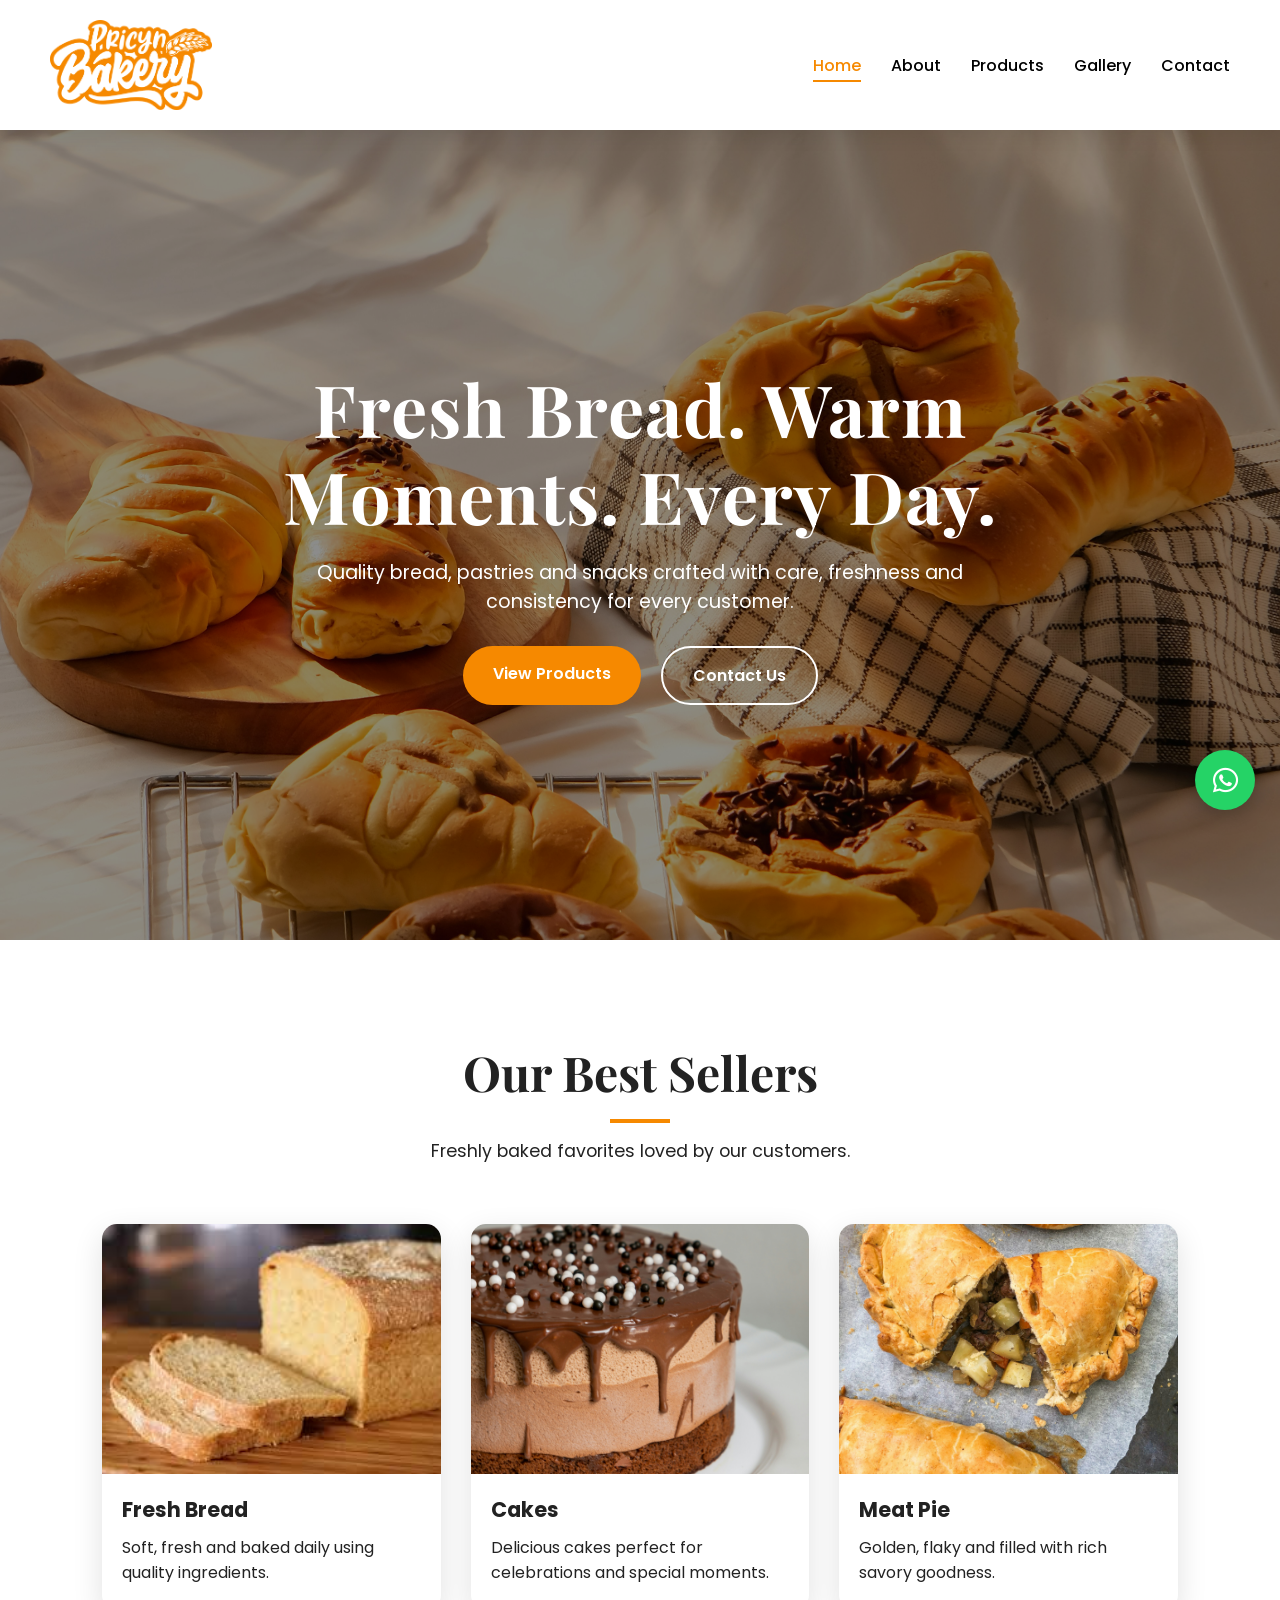
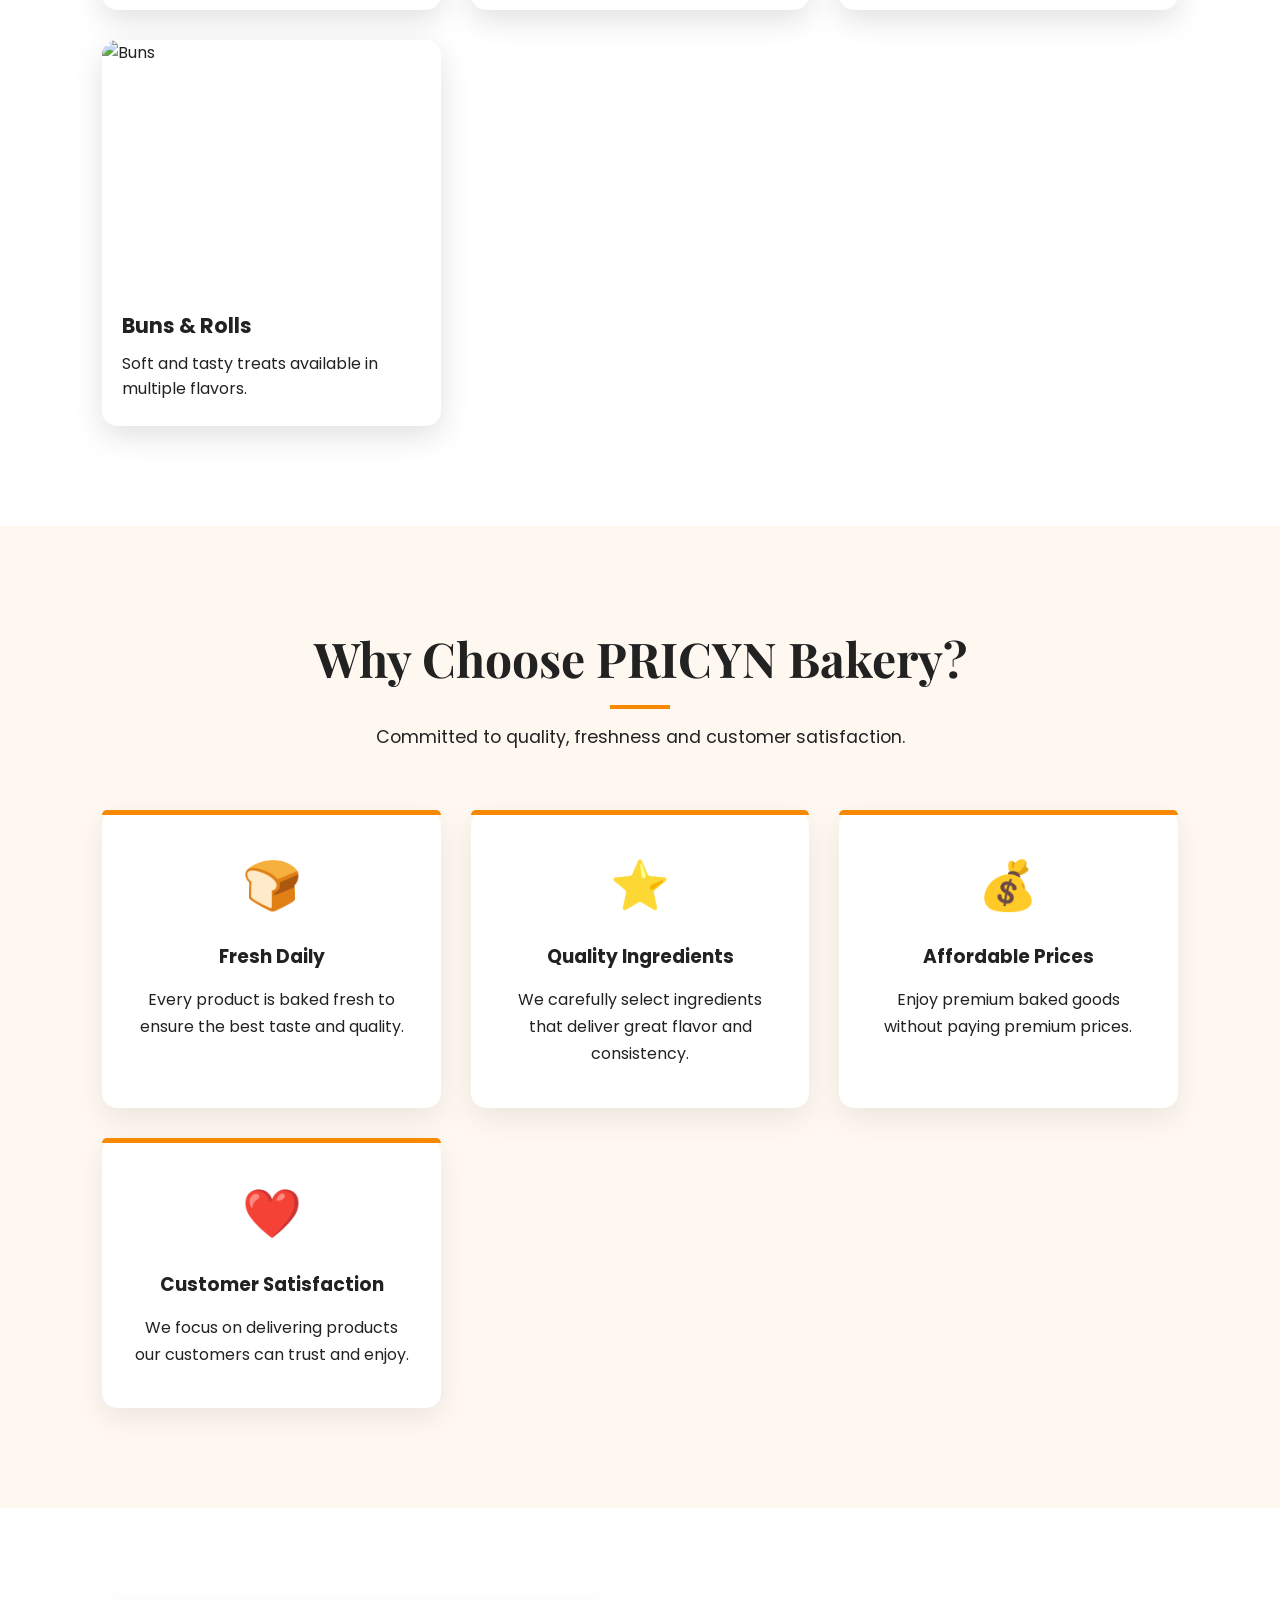
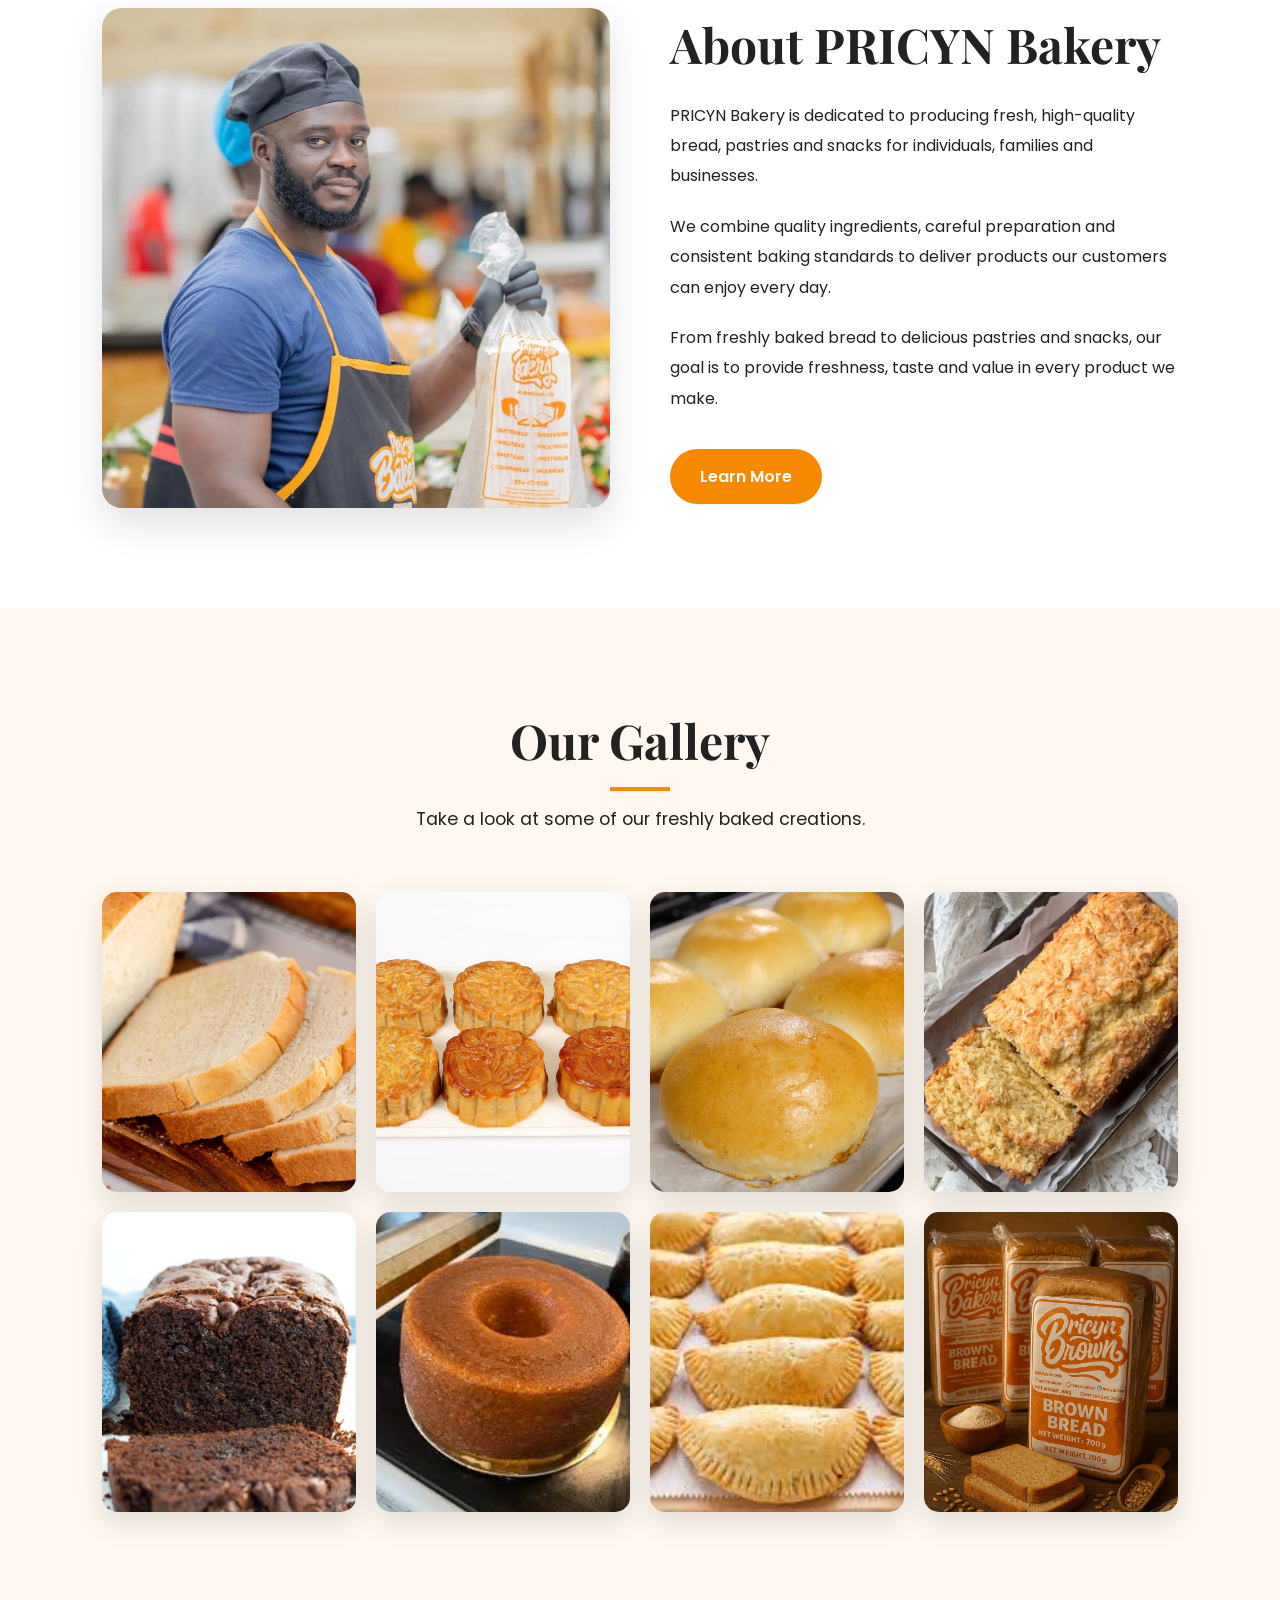
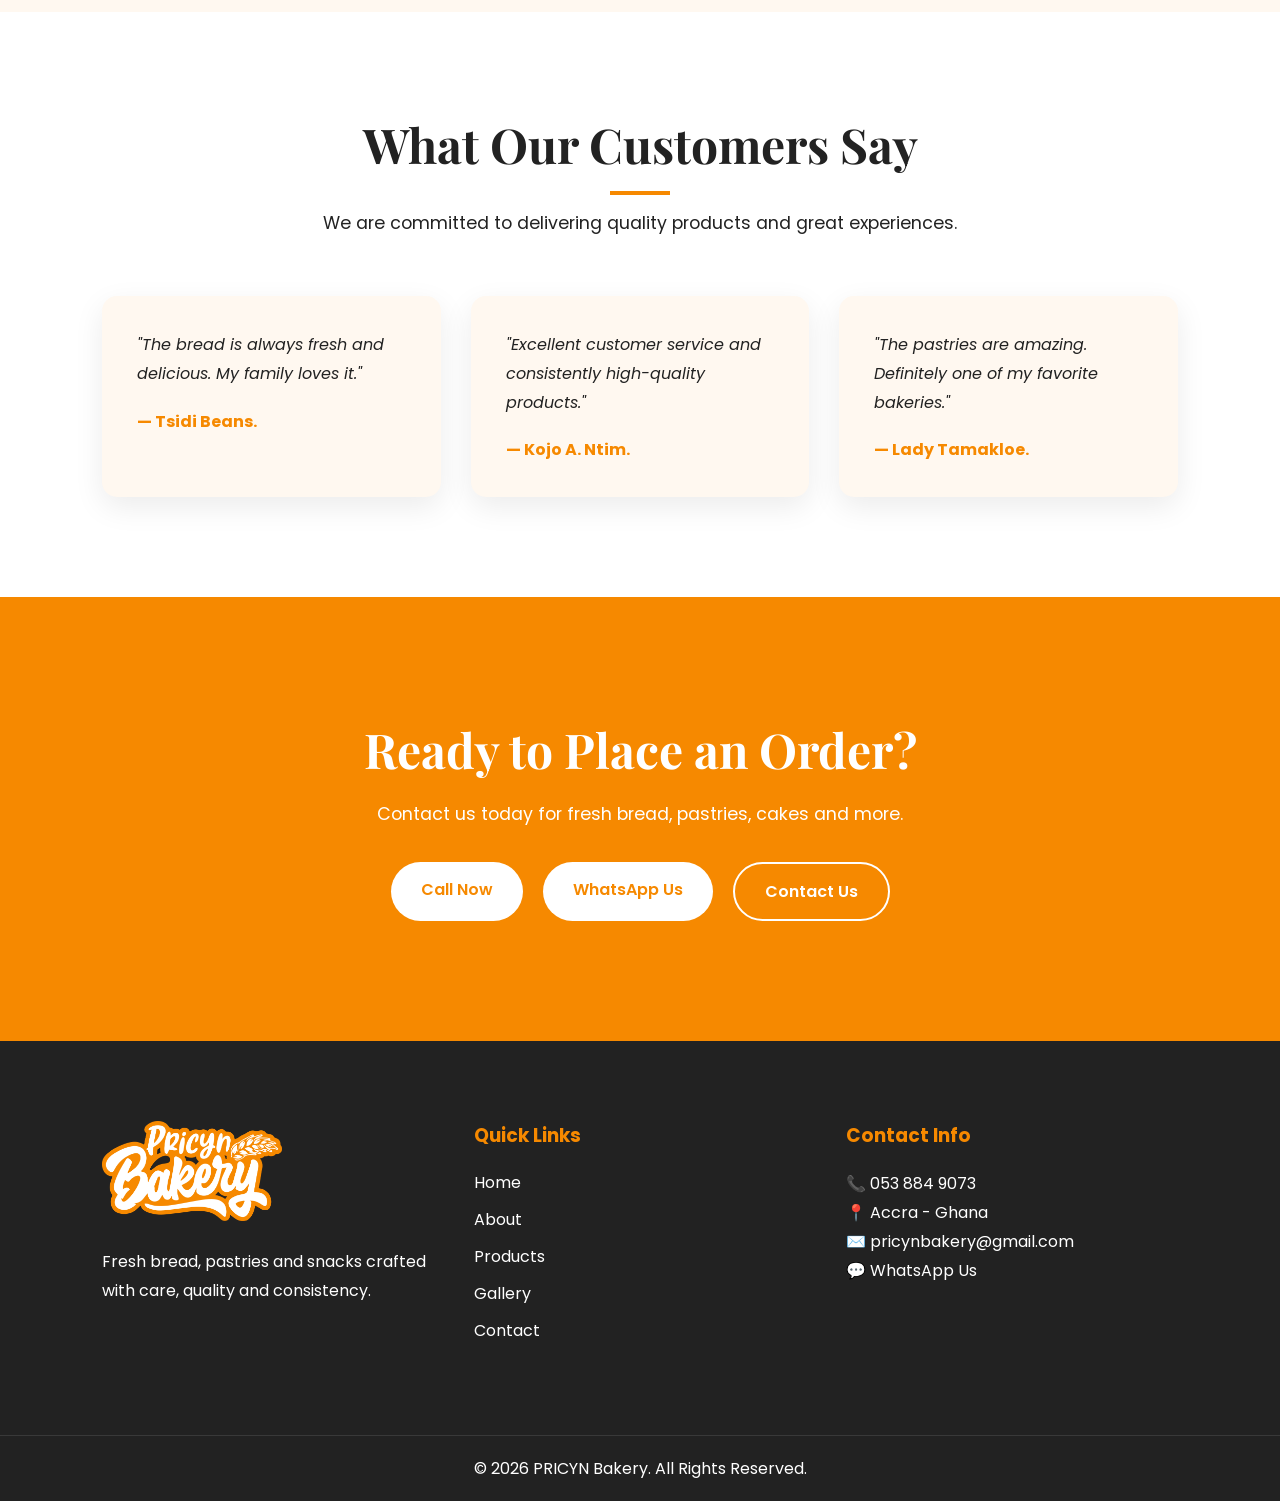
==== index.html @ f8f10863 "Initial PRICYN Bakery website" ====
<!DOCTYPE html>
<html lang="en">
<head>
    <meta charset="UTF-8">
    <meta name="viewport" content="width=device-width, initial-scale=1.0">

    <title>PRICYN Bakery | Freshly Baked Goodness Every Day</title>

    <meta name="description"
          content="PRICYN Bakery provides fresh bread, pastries and baked goods made daily with quality ingredients in Accra, Ghana.">

    <meta name="keywords"
          content="PRICYN Bakery, bakery Ghana, bakery Accra, fresh bread, pastries, doughnuts, meat pies">

    <meta name="author"
          content="PRICYN Bakery">

    <meta property="og:title" content="PRICYN Bakery">
    <meta property="og:description" content="Freshly baked bread, pastries and bakery products made daily.">
    <meta property="og:image" content="images/logo/pb-prime.png">
    <meta property="og:type" content="website">
    <meta property="og:url" content="https://your-domain.com">
    <meta name="theme-color" content="#F68900">

    <!-- Google Fonts -->
    <link href="https://fonts.googleapis.com/css2?family=Playfair+Display:wght@600;700&family=Poppins:wght@300;400;500;600&display=swap" rel="stylesheet">

    <!-- Font Awesome -->
    <link rel="stylesheet"
      href="https://cdnjs.cloudflare.com/ajax/libs/font-awesome/6.5.2/css/all.min.css">

    <!-- CSS File -->
    <link rel="stylesheet" href="css/style.css">

    <!-- Favicon -->
    <link rel="icon" type="image/png" href="images/logo/favicon.png">
</head>

<body>

    <header>
        <nav class="navbar">

            <a href="index.html" class="logo">
                <img src="images/logo/pb-prime.png"
                     alt="PRICYN Bakery Logo" loading="lazy">
            </a>

            <button class="hamburger" aria-label="Open navigation menu" aria-expanded="false">

                <span></span>
                <span></span>
                <span></span>

            </button>

            <ul class="nav-links">
                <li><a href="index.html">Home</a></li>
                <li><a href="pages/about.html">About</a></li>
                <li><a href="pages/products.html">Products</a></li>
                <li><a href="pages/gallery.html">Gallery</a></li>
                <li><a href="pages/contact.html">Contact</a></li>
            </ul>

        </nav>
    </header>

    <main>
    <section class="hero">

    <div class="hero-overlay">

        <div class="hero-content">

            <h1>Fresh Bread. Warm Moments. Every Day.</h1>

            <p>
                Quality bread, pastries and snacks crafted with care,
                freshness and consistency for every customer.
            </p>

            <div class="hero-buttons">

                <a href="pages/products.html" class="btn-primary">
                    View Products
                </a>

                <a href="pages/contact.html" class="btn-secondary">
                    Contact Us
                </a>

            </div>

        </div>

    </div>

</section>

    <section class="featured-products">

        <div class="section-header">
            <h2>Our Best Sellers</h2>
            <p>Freshly baked favorites loved by our customers.</p>
        </div>

        <div class="products-container">

            <div class="product-card">
                <img src="images/products/bread.jfif" alt="Bread" loading="lazy">

                <h3>Fresh Bread</h3>

                <p>
                    Soft, fresh and baked daily using quality ingredients.
                </p>
            </div>

            <div class="product-card">
                <img src="images/products/cake.jpg" alt="Cake" loading="lazy">

                <h3>Cakes</h3>

                <p>
                    Delicious cakes perfect for celebrations and special moments.
                </p>
            </div>

            <div class="product-card">
                <img src="images/products/meat-pie.jpg" alt="Meat Pie" loading="lazy">

                <h3>Meat Pie</h3>

                <p>
                    Golden, flaky and filled with rich savory goodness.
                </p>
            </div>

            <div class="product-card">
                <img src="images/products/buns.jpg" alt="Buns" loading="lazy">

                <h3>Buns & Rolls</h3>

                <p>
                    Soft and tasty treats available in multiple flavors.
                </p>
            </div>

        </div>

    </section>

    <section class="why-us">

        <div class="section-header">
            <h2>Why Choose PRICYN Bakery?</h2>
            <p>Committed to quality, freshness and customer satisfaction.</p>
        </div>

        <div class="features-container">

            <div class="feature-card">
                <div class="feature-icon">🍞</div>
                <h3>Fresh Daily</h3>
                <p>
                    Every product is baked fresh to ensure the best taste and quality.
                </p>
            </div>

            <div class="feature-card">
                <div class="feature-icon">⭐</div>
                <h3>Quality Ingredients</h3>
                <p>
                    We carefully select ingredients that deliver great flavor and consistency.
                </p>
            </div>

            <div class="feature-card">
                <div class="feature-icon">💰</div>
                <h3>Affordable Prices</h3>
                <p>
                    Enjoy premium baked goods without paying premium prices.
                </p>
            </div>

            <div class="feature-card">
                <div class="feature-icon">❤️</div>
                <h3>Customer Satisfaction</h3>
                <p>
                    We focus on delivering products our customers can trust and enjoy.
                </p>
            </div>

        </div>

    </section>

    <section class="about-preview">

        <div class="about-image">
            <img src="images/gallery/C.E.O_holding_bread-gallery-6.jpeg" alt="PRICYN Bakery" loading="lazy">
        </div>

        <div class="about-content">

            <h2>About PRICYN Bakery</h2>

            <p>
                PRICYN Bakery is dedicated to producing fresh, high-quality bread,
                pastries and snacks for individuals, families and businesses.
            </p>

            <p>
                We combine quality ingredients, careful preparation and consistent
                baking standards to deliver products our customers can enjoy every day.
            </p>

            <p>
                From freshly baked bread to delicious pastries and snacks, our goal
                is to provide freshness, taste and value in every product we make.
            </p>

            <a href="pages/about.html" class="btn-primary about-btn">
                Learn More
            </a>

        </div>

    </section>

    <section class="gallery-preview">

        <div class="section-header">
            <h2>Our Gallery</h2>
            <p>Take a look at some of our freshly baked creations.</p>
        </div>

        <div class="gallery-grid">

            <img src="images/gallery/gallery1.jpg" alt="Bakery Product" loading="lazy">

            <img src="images/gallery/gallery2.jpg" alt="Bakery Product" loading="lazy">

            <img src="images/gallery/gallery3.jpg" alt="Bakery Product" loading="lazy">

            <img src="images/gallery/gallery4.webp" alt="Bakery Product" loading="lazy">

            <img src="images/gallery/gallery5.jpg" alt="Bakery Product" loading="lazy">

            <img src="images/gallery/gallery6.jfif" alt="Bakery Product" loading="lazy">

            <img src="images/gallery/gallery7.jfif" alt="Bakery Product" loading="lazy">

            <img src="images/gallery/packaged_brown_bread_gallery-19.jpeg" alt="Bakery Product" loading="lazy">

        </div>

    </section>

    <section class="testimonials">

        <div class="section-header">
            <h2>What Our Customers Say</h2>
            <p>We are committed to delivering quality products and great experiences.</p>
        </div>

        <div class="testimonial-container">

            <div class="testimonial-card">
                <p>
                    "The bread is always fresh and delicious. My family loves it."
                </p>

                <h4>— Tsidi Beans.</h4>
            </div>

            <div class="testimonial-card">
                <p>
                    "Excellent customer service and consistently high-quality products."
                </p>

                <h4>— Kojo A. Ntim.</h4>
            </div>

            <div class="testimonial-card">
                <p>
                    "The pastries are amazing. Definitely one of my favorite bakeries."
                </p>

                <h4>— Lady Tamakloe.</h4>
            </div>

        </div>

    </section>

    <section class="contact-cta">

        <h2>Ready to Place an Order?</h2>

        <p>
            Contact us today for fresh bread, pastries, cakes and more.
        </p>

        <div class="cta-buttons">

            <a href="tel:+233538849073" class="btn-primary cta-primary">
                Call Now
            </a>

            <a href="https://wa.me/233538849073?text=Hello%20PRICYN%20Bakery,%20I%20would%20like%20to%20place%20an%20order."
                target="_blank"
                rel="noopener noreferrer"
                class="btn-primary cta-primary">
                WhatsApp Us
            </a>

            <a href="pages/contact.html" class="btn-secondary cta-secondary">
                Contact Us
            </a>

        </div>

    </section>

    </main>

    <footer class="footer">

        <div class="footer-container">

            <div class="footer-column">

                <a href="index.html">
                    <img src="images/logo/pb-prime.png"
                        alt="PRICYN Bakery Logo"
                        class="footer-logo" loading="lazy">
                </a>

                <p>
                    Fresh bread, pastries and snacks crafted with care,
                    quality and consistency.
                </p>

            </div>

            <div class="footer-column">

                <h3>Quick Links</h3>

                <ul>
                    <li><a href="index.html">Home</a></li>
                    <li><a href="pages/about.html">About</a></li>
                    <li><a href="pages/products.html">Products</a></li>
                    <li><a href="pages/gallery.html">Gallery</a></li>
                    <li><a href="pages/contact.html">Contact</a></li>
                </ul>

            </div>

            <div class="footer-column">

                <h3>Contact Info</h3>

                <p>
                    📞
                    <a href="tel:0538849073">
                        053 884 9073
                    </a>
                </p>

                <p>📍  Accra - Ghana</p>

                <p>
                    ✉️
                    <a href="mailto:pricynbakery@gmail.com">
                        pricynbakery@gmail.com
                    </a>
                </p>

                <p>
                    💬
                    <a href="https://wa.me/233538849073"
                    target="_blank"
                    rel="noopener noreferrer">
                        WhatsApp Us
                    </a>
                </p>
            </div>

        </div>

        <div class="footer-bottom">
            <p>© 2026 PRICYN Bakery. All Rights Reserved.</p>
        </div>

    </footer>

    <button id="backToTop" class="back-to-top">
    ↑
    </button>

    <a href="https://wa.me/233538849073?text=Hello%20PRICYN%20Bakery,%20I%20would%20like%20to%20place%20an%20order."
        class="whatsapp-float"
        target="_blank"
        rel="noopener noreferrer"
        aria-label="Chat with us on WhatsApp">

        <i class="fab fa-whatsapp"></i>

    </a>

    <script src="js/navigation.js"></script>

    </body>
</html>
---- css/style.css ----
:root{
    --primary-color: #F68900;
    --secondary-color: #FFF8F0;
    --dark-color: #222222;
    --white-color: #FFFFFF;

    --heading-font: 'Playfair Display', serif;
    --body-font: 'Poppins', sans-serif;
}

/* RESET */
*{
    margin:0;
    padding:0;
    box-sizing:border-box;
}

html{
    scroll-behavior:smooth;
}

img{
    display:block;
    max-width:100%;
}

/* BODY */
body{
    font-family: var(--body-font);
    background: var(--secondary-color);
    color: var(--dark-color);

     padding-top:130px;
}

/* GLOBAL SECTION SETTINGS */
section{
    overflow:hidden;
}

/* NAVBAR */
.navbar{
    position: fixed;
    top: 0;
    left: 0;
    width: 100%;
    z-index: 1000;

    display:flex;
    justify-content:space-between;
    align-items:center;

    padding:20px 50px;

    background:#FFFFFF;

    box-shadow:0 4px 20px rgba(0,0,0,0.08);
}


/* LOGO */
.logo img{
    height: 90px;
}

/* NAVIGATION LINKS */
.nav-links{
    display:flex;
    list-style:none;
    gap:30px;
}

.nav-links a{
    text-decoration:none;
    color:black;
    font-weight:500;
    position:relative;
    transition:0.3s;
}

.nav-links a::after{
    content:"";
    position:absolute;
    left:0;
    bottom:-5px;
    width:0;
    height:2px;
    background:#F68900;
    transition:0.3s;
}

.nav-links a:hover{
    color:#F68900;
}

.nav-links a:hover::after{
    width:100%;
}

.nav-links a.active{
    color: var(--primary-color);
}

.nav-links a.active::after{
    width:100%;
}


/* HERO SECTION */

.hero{
    height:90vh;
    background-image:url('../images/hero/hero.jpg.jpg');
    background-size:cover;
    background-position:center;

    position:relative;
}

.hero-overlay{
    width:100%;
    height:100%;

    background:rgba(0,0,0,0.45);

    display:flex;
    justify-content:center;
    align-items:center;

    text-align:center;
}

.hero-content{
    max-width:800px;
    color:white;
    padding:20px;
}

.hero-content h1{
    font-family:var(--heading-font);
    font-size:4.5rem;
    line-height:1.2;
    margin-bottom:20px;
    letter-spacing:1px;
    
}

.hero-content p{
    font-size:1.2rem;
    margin-bottom:30px;
}

.hero-buttons{
    display:flex;
    justify-content:center;
    gap:20px;
}

.btn-primary,
.btn-secondary{
    text-decoration:none;
    padding:15px 30px;
    border-radius:50px;
    font-weight:600;
    transition:
        transform 0.3s,
        background-color 0.3s,
        color 0.3s,
        box-shadow 0.3s;
}

.btn-primary{
    background:var(--primary-color);
    color:white;
}

.btn-primary:hover{
    transform:translateY(-3px);

    box-shadow:0 10px 25px rgba(246,137,0,0.35);
}

.btn-secondary{
    border:2px solid white;
    color:white;
}

.btn-secondary:hover{
    background:white;
    color:black;
}

/* FEATURED PRODUCTS */

.featured-products{
    padding:100px 8%;
    background:white;
}

.section-header{
    text-align:center;
    margin-bottom:60px;
}

.section-header h2{
    font-family:var(--heading-font);

    font-size:3rem;

    margin-bottom:15px;

    position:relative;

    display:inline-block;
}

.section-header h2::after{
    content:"";

    display:block;

    width:60px;
    height:4px;

    background:var(--primary-color);

    margin:15px auto 0;
}

.section-header p{
    font-size:1.1rem;
}

.products-container{
    display:grid;
    grid-template-columns:repeat(auto-fit,minmax(250px,1fr));
    gap:30px;
}

.product-card{
    background:white;
    border-radius:15px;
    overflow:hidden;

    box-shadow:0 10px 30px rgba(0,0,0,0.12);

    transition:
        transform 0.3s,
        box-shadow 0.3s;
}

.product-card:hover{
    transform:translateY(-10px);

    box-shadow:0 20px 45px rgba(0,0,0,0.18);
}

.product-card img{
    width:100%;
    height:250px;
    object-fit:cover;
}

.product-card h3{
    padding:20px 20px 10px;
    font-size:1.3rem;
}

.product-card p{
    padding:0 20px 25px;
}


/* WHY CHOOSE US */

.why-us{
    padding:100px 8%;
    background:#FFF8F0;
}

.features-container{
    display:grid;
    grid-template-columns:repeat(auto-fit,minmax(250px,1fr));
    gap:30px;
}


.feature-icon{
    font-size:3rem;
    margin-bottom:20px;
}

.feature-card h3{
    margin-bottom:15px;
}

.feature-card p{
    line-height:1.7;
}

.feature-card{
    background:white;
    padding:40px 30px;
    border-radius:15px;

    text-align:center;

    box-shadow:0 10px 30px rgba(0,0,0,0.08);

    transition:
        transform 0.3s,
        box-shadow 0.3s;

    position:relative;
}

.feature-card:hover{
    transform:translateY(-10px);

    box-shadow:0 20px 45px rgba(0,0,0,0.18);
}

.feature-card::before{
    content:"";

    position:absolute;

    top:0;
    left:0;

    width:100%;
    height:5px;

    background:var(--primary-color);

    border-radius:15px 15px 0 0;
}

/* ABOUT PREVIEW */

.about-preview{
    padding:100px 8%;
    display:flex;
    align-items:center;
    gap:60px;
    background:white;
}

.about-image{
    flex:1;
}

.about-image img{
    width:100%;
    height:500px;
    object-fit:cover;
    border-radius:20px;
    box-shadow:0 15px 40px rgba(0,0,0,0.12);
}

.about-content{
    flex:1;
}

.about-content h2{
    font-family:var(--heading-font);
    font-size:3rem;
    margin-bottom:25px;
}

.about-content p{
    margin-bottom:20px;
    line-height:1.9;
}

.about-btn{
    display:inline-block;
    margin-top:15px;
}

/* GALLERY PREVIEW */

.gallery-preview{
    padding:100px 8%;
    background:#FFF8F0;
}

.gallery-grid{
    display:grid;

    grid-template-columns:
    repeat(auto-fit,minmax(250px,1fr));

    gap:20px;
}

.gallery-grid img{
    width:100%;
    height:300px;
    object-fit:cover;
    border-radius:15px;
    transition:0.4s;
    cursor:pointer;
    box-shadow:0 10px 30px rgba(0,0,0,0.12);
}

.gallery-grid img:hover{
    transform:scale(1.05);

    box-shadow:0 20px 40px rgba(0,0,0,0.2);
}

/* TESTIMONIALS */

.testimonials{
    padding:100px 8%;
    background:white;
}

.testimonial-container{
    display:grid;
    grid-template-columns:repeat(auto-fit,minmax(280px,1fr));
    gap:30px;
}

.testimonial-card{
    background:#FFF8F0;

    padding:35px;

    border-radius:15px;

    box-shadow:0 10px 30px rgba(0,0,0,0.08);

    transition:0.3s;
}

.testimonial-card:hover{
    transform:translateY(-8px);
}

.testimonial-card p{
    font-style:italic;
    line-height:1.8;
    margin-bottom:20px;
}

.testimonial-card h4{
    color:var(--primary-color);
}

/* CONTACT CTA */

.contact-cta{
    padding:120px 8%;

    text-align:center;

    background:var(--primary-color);

    color:white;
}

.contact-cta h2{
    font-family:var(--heading-font);

    font-size:3rem;

    margin-bottom:20px;
}

.contact-cta p{
    margin-bottom:35px;
    font-size:1.1rem;
}

.cta-buttons{
    display:flex;
    justify-content:center;
    gap:20px;
}

.cta-primary{
    background:white;
    color:var(--primary-color);
}

.cta-primary:hover{
    background:#f5f5f5;
}

.cta-secondary{
    background:transparent;
    color:white;
    border:2px solid white;
}

.cta-secondary:hover{
    background:white;
    color:var(--primary-color);
}

/* FOOTER */

.footer{
    background:#222;
    color:white;
}

.footer-container{
    padding:80px 8%;

    display:grid;
    grid-template-columns:repeat(auto-fit,minmax(250px,1fr));

    gap:40px;
}

.footer-logo{
    height:100px;
    margin-bottom:20px;
}

.footer-column h3{
    margin-bottom:20px;
    color:var(--primary-color);
}

.footer-column ul{
    list-style:none;
}

.footer-column ul li{
    margin-bottom:12px;
}

.footer-column a{
    display:inline-block;

    color:white;

    text-decoration:none;

    transition:
        color 0.3s,
        transform 0.3s;
}

.footer-column a:hover{
    color:var(--primary-color);

    transform:translateX(3px);
}

.footer-column p{
    line-height:1.8;
}

.footer-bottom{
    border-top:1px solid rgba(255,255,255,0.1);

    text-align:center;

    padding:20px;
}

/* MOBILE RESPONSIVENESS */

@media (max-width: 768px){

    .navbar{
        flex-direction: column;
        padding:20px;
        gap:20px;
    }

    .nav-links{
        flex-wrap:wrap;
        justify-content:center;
        gap:15px;
    }

    .hero-content h1{
        font-size:3rem;
    }

    .hero-content p{
        font-size:1rem;
    }

    .hero-buttons{
        flex-direction:column;
        align-items:center;
    }

    .about-preview{
        flex-direction:column;
    }

    .about-image,
    .about-content{
        width:100%;
    }

    .about-content{
        text-align:center;
    }

    .cta-buttons{
        flex-direction:column;
        align-items:center;
    }

    .section-header h2{
        font-size:2.2rem;
    }

    .about-content h2{
        font-size:2.2rem;
    }

    .contact-cta h2{
        font-size:2.2rem;
    }

    }

/* HAMBURGER MENU */

.hamburger{
    display:none;

    flex-direction:column;

    gap:6px;

    cursor:pointer;

    background:transparent;

    border:none;

    padding:0;
}

.hamburger span{
    width:28px;
    height:3px;

    background:#000;

    border-radius:5px;

    transition:0.3s;
}

@media (max-width:768px){

    .hamburger{
        display:flex;
    }

    .nav-links{
        display:none;
    }

}

@media (max-width:768px){

    .navbar{
        padding:20px 25px;
    }

    .hamburger{
        margin-left:auto;
    }

}

@media (max-width:768px){

    .nav-links{
        position:absolute;

        top:100%;

        left:0;

        width:100%;

        background:white;

        flex-direction:column;

        gap:0;

        display:none;

        box-shadow:0 10px 30px rgba(0,0,0,0.1);

        z-index:999;
    }

    .nav-links.active{
        display:flex;
    }

    .nav-links li{
        width:100%;
    }

    .nav-links a{
        display:block;

        padding:18px 25px;

        border-bottom:1px solid rgba(0,0,0,0.05);
    }

    .navbar{
        position:fixed;
    }

}

.hamburger.active span:nth-child(1){
    transform:translateY(9px) rotate(45deg);
}

.hamburger.active span:nth-child(2){
    opacity:0;
}

.hamburger.active span:nth-child(3){
    transform:translateY(-9px) rotate(-45deg);
}


.back-to-top{
    position:fixed;
    bottom:25px;
    right:25px;
    width:50px;
    height:50px;
    border:none;
    border-radius:50%;
    background:var(--primary-color);
    color:white;
    font-size:1.4rem;
    cursor:pointer;
    opacity:0;
    visibility:hidden;
    transition:0.3s;
    z-index:1000;
    box-shadow:0 5px 20px rgba(0,0,0,0.2);
}

.back-to-top.show{
    opacity:1;
    visibility:visible;
}

.back-to-top:hover{
    transform:translateY(-4px) scale(1.05);
}

/* FLOATING WHATSAPP BUTTON */

.whatsapp-float{
    position:fixed;

    bottom:90px;

    right:25px;

    width:60px;
    height:60px;

    display:flex;
    justify-content:center;
    align-items:center;

    background:#25D366;

    color:white;

    text-decoration:none;

    border-radius:50%;

    font-size:1.8rem;

    box-shadow:0 5px 20px rgba(0,0,0,0.25);

    z-index:999;

    transition:0.3s;

    animation:whatsappPulse 2s infinite;
}

@keyframes whatsappPulse{

    0%{
        box-shadow:0 0 0 0 rgba(37,211,102,0.7);
    }

    70%{
        box-shadow:0 0 0 15px rgba(37,211,102,0);
    }

    100%{
        box-shadow:0 0 0 0 rgba(37,211,102,0);
    }

}

.whatsapp-float:hover{
    transform:translateY(-4px) scale(1.05);
}
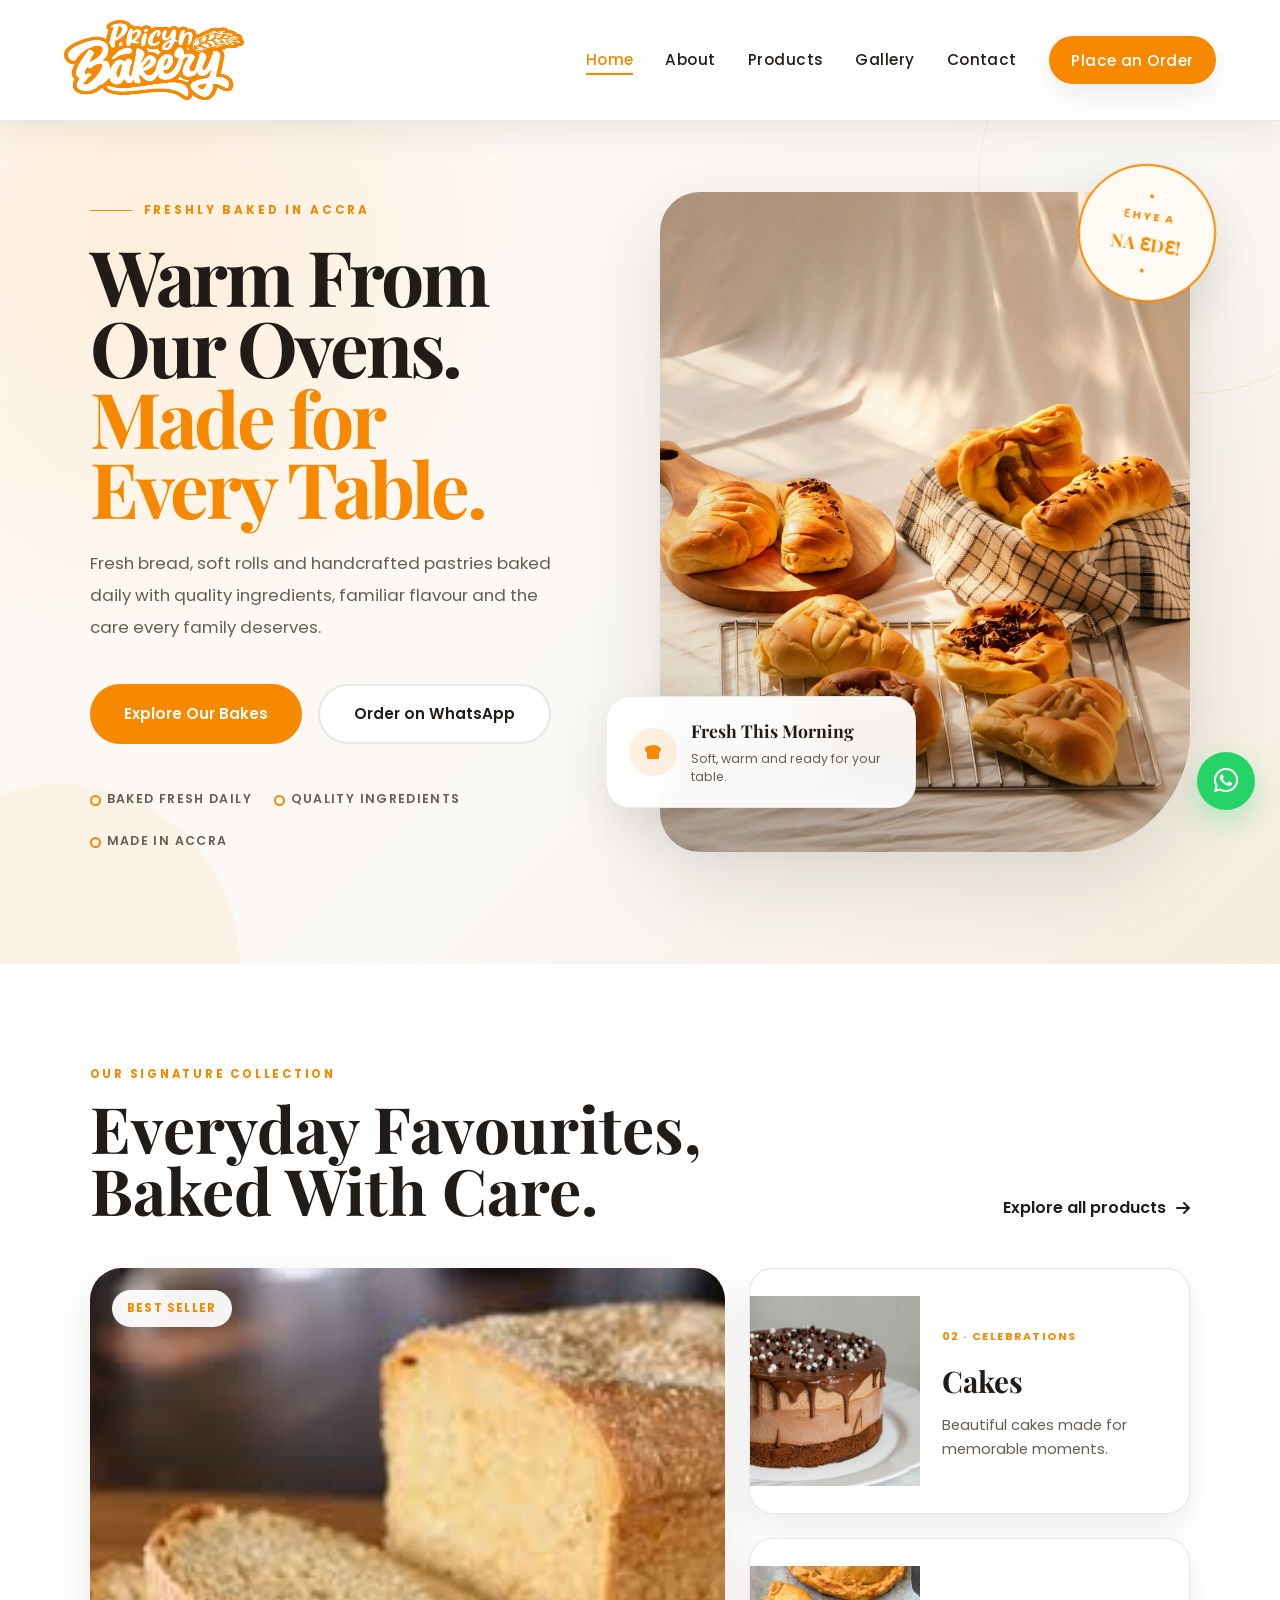
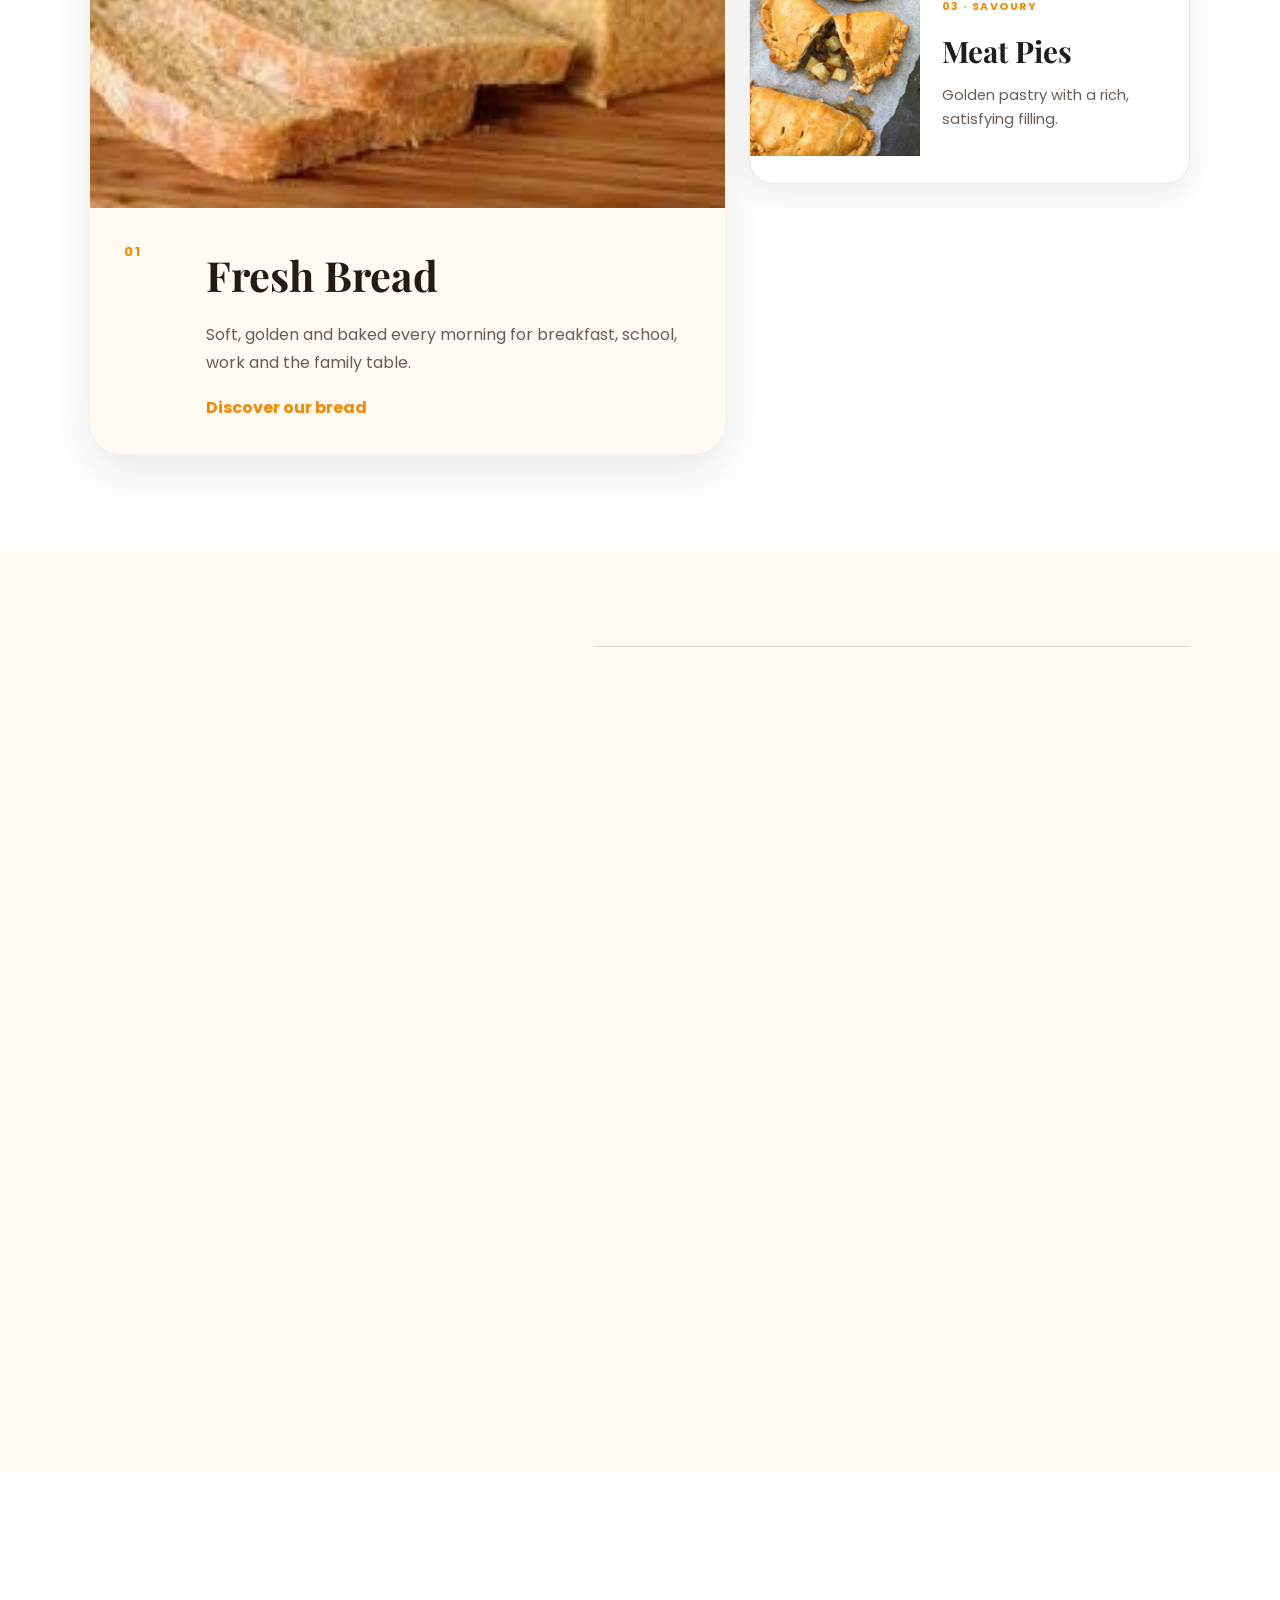
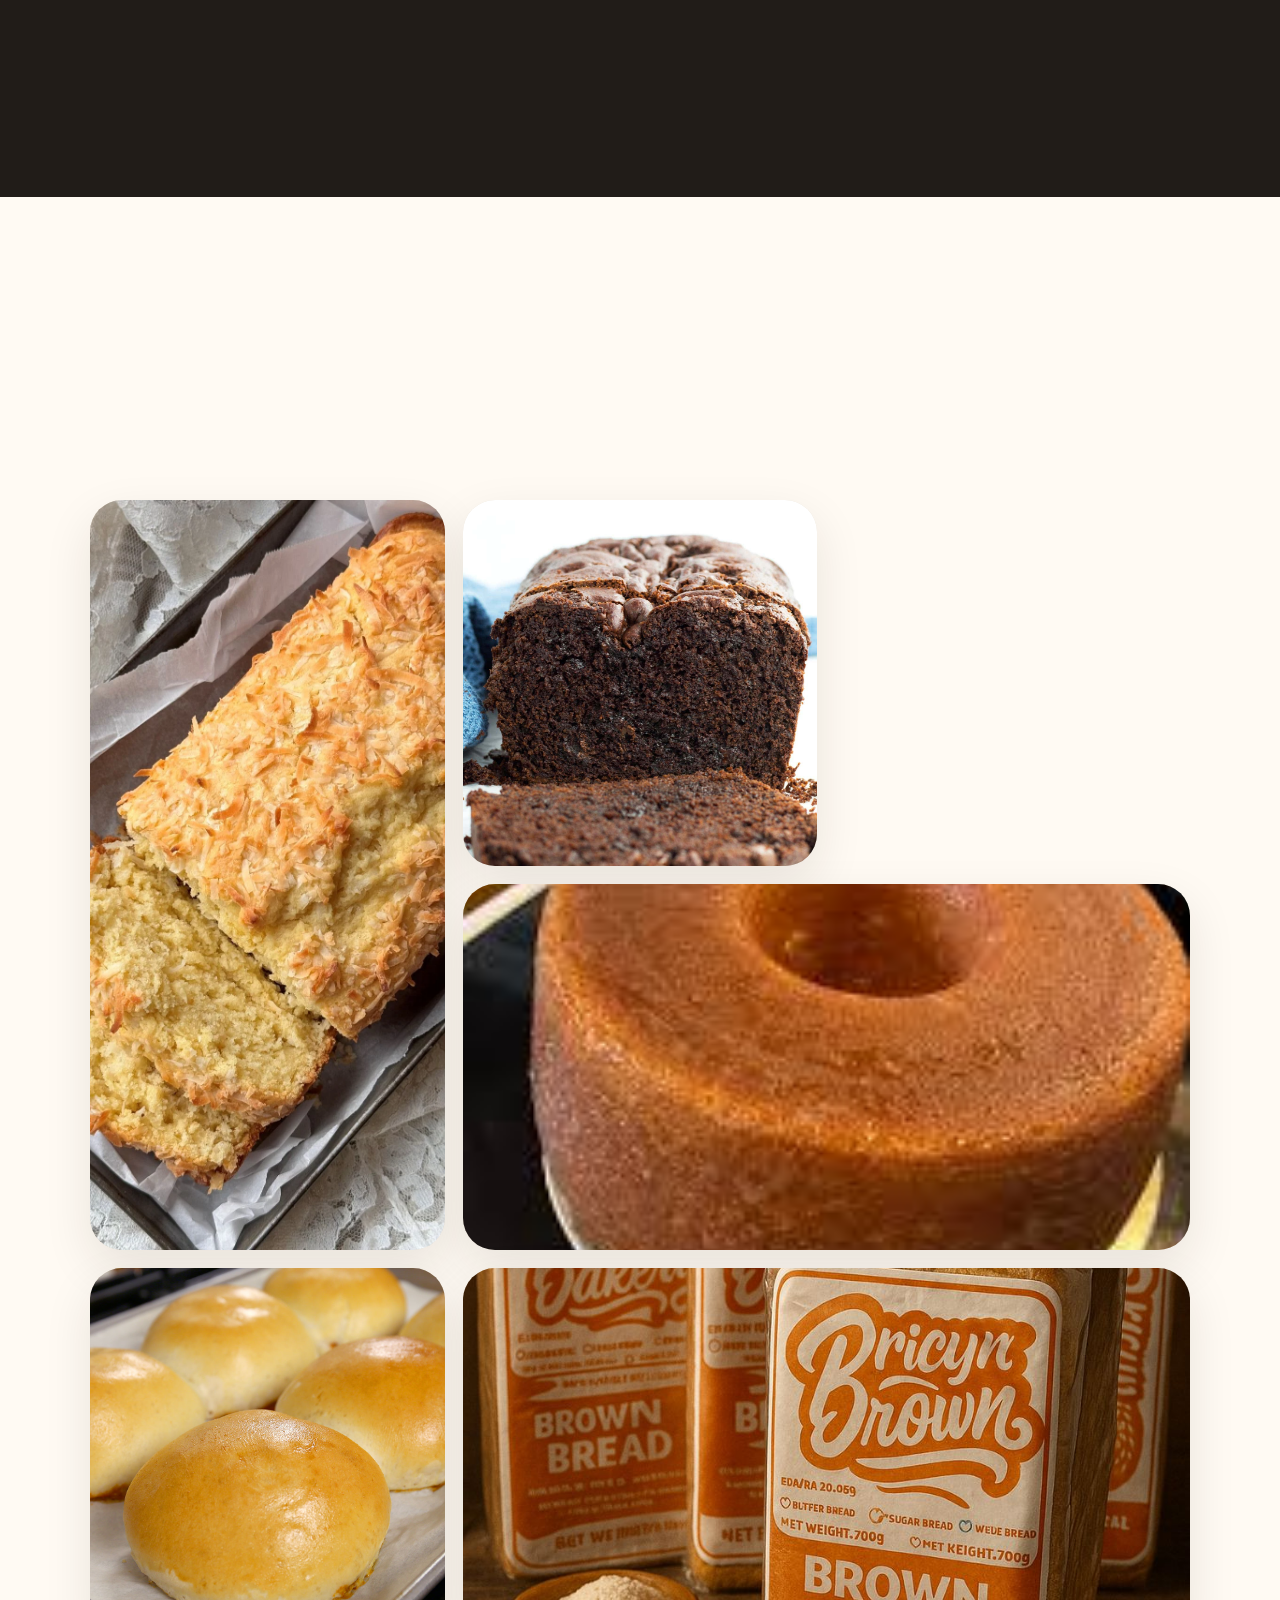
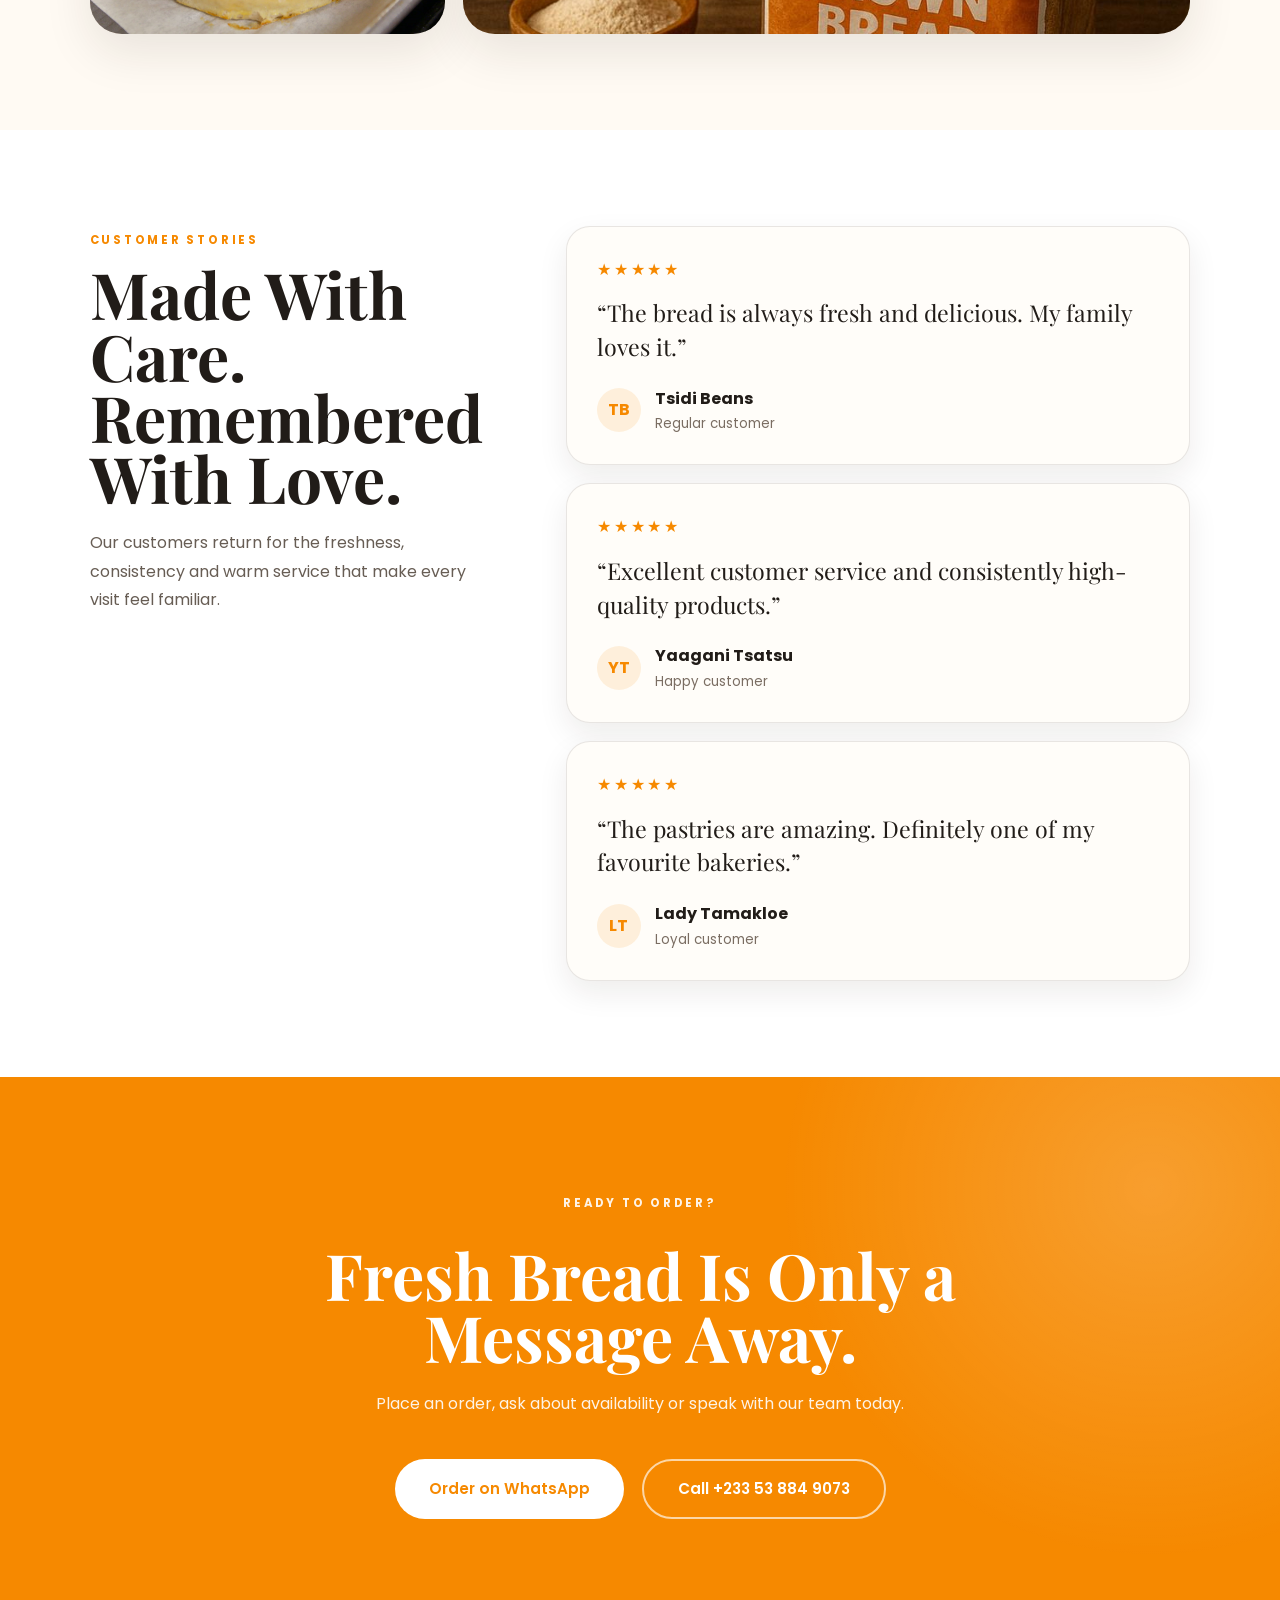
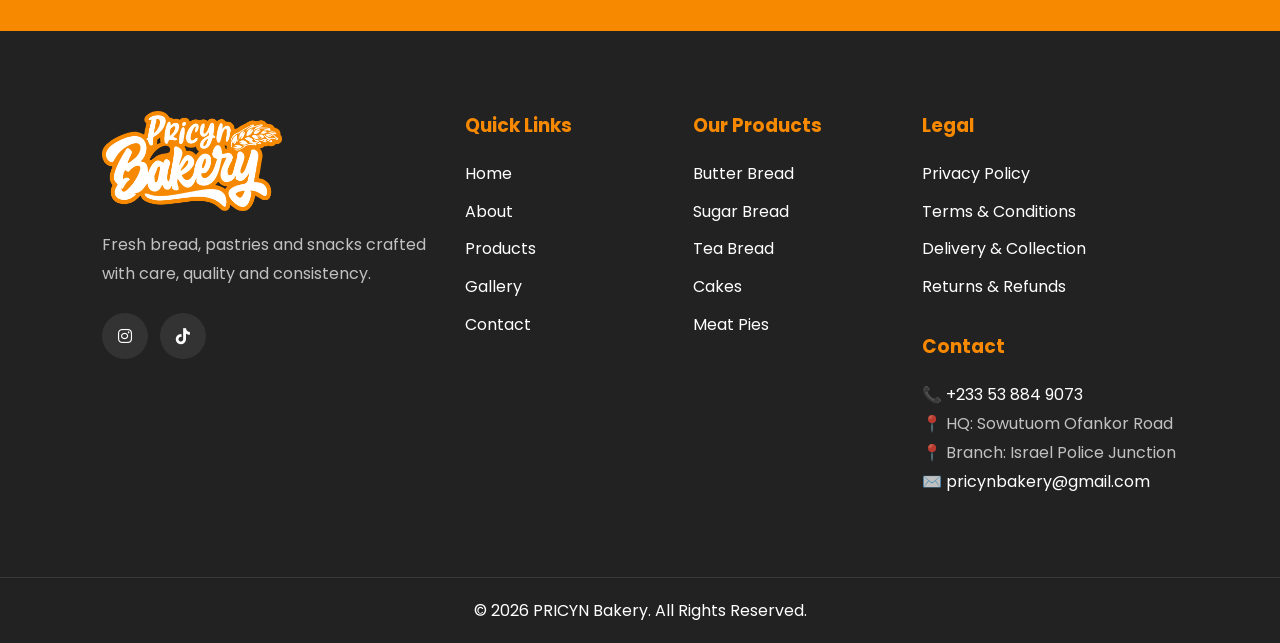
==== commit 832b562b: "Release v1.0.0 - Production-ready PRICYN Bakery website" ====
--- a/index.html
+++ b/index.html
@@ -1,416 +1,884 @@
-<!DOCTYPE html>
+<!doctype html>
 <html lang="en">
-<head>
-    <meta charset="UTF-8">
-    <meta name="viewport" content="width=device-width, initial-scale=1.0">
-
-    <title>PRICYN Bakery | Freshly Baked Goodness Every Day</title>
-
-    <meta name="description"
-          content="PRICYN Bakery provides fresh bread, pastries and baked goods made daily with quality ingredients in Accra, Ghana.">
-
-    <meta name="keywords"
-          content="PRICYN Bakery, bakery Ghana, bakery Accra, fresh bread, pastries, doughnuts, meat pies">
-
-    <meta name="author"
-          content="PRICYN Bakery">
-
-    <meta property="og:title" content="PRICYN Bakery">
-    <meta property="og:description" content="Freshly baked bread, pastries and bakery products made daily.">
-    <meta property="og:image" content="images/logo/pb-prime.png">
-    <meta property="og:type" content="website">
-    <meta property="og:url" content="https://your-domain.com">
-    <meta name="theme-color" content="#F68900">
-
-    <!-- Google Fonts -->
-    <link href="https://fonts.googleapis.com/css2?family=Playfair+Display:wght@600;700&family=Poppins:wght@300;400;500;600&display=swap" rel="stylesheet">
-
-    <!-- Font Awesome -->
-    <link rel="stylesheet"
-      href="https://cdnjs.cloudflare.com/ajax/libs/font-awesome/6.5.2/css/all.min.css">
-
-    <!-- CSS File -->
-    <link rel="stylesheet" href="css/style.css">
-
-    <!-- Favicon -->
-    <link rel="icon" type="image/png" href="images/logo/favicon.png">
-</head>
-
-<body>
+  <head>
+    <!-- =====================================
+       DOCUMENT METADATA
+  ====================================== -->
+
+    <meta charset="UTF-8" />
+    <meta name="viewport" content="width=device-width, initial-scale=1.0" />
+
+    <title>PRICYN Bakery | Fresh Bread & Artisan Bakery in Accra, Ghana</title>
+
+    <meta
+      name="description"
+      content="Discover freshly baked bread, pastries, cakes and artisan treats at PRICYN Bakery in Accra, Ghana. Quality ingredients, baked fresh every day."
+    />
+
+    <meta name="author" content="PRICYN Bakery" />
+    <meta name="theme-color" content="#F68900" />
+    <meta name="color-scheme" content="light" />
+
+    <!-- =====================================
+       CANONICAL
+  ====================================== -->
+
+    <link rel="canonical" href="https://your-domain.com/" />
+
+    <!-- =====================================
+       OPEN GRAPH
+  ====================================== -->
+
+    <meta
+      property="og:title"
+      content="PRICYN Bakery | Fresh Bread & Artisan Bakery in Accra"
+    />
+
+    <meta
+      property="og:description"
+      content="Freshly baked bread, pastries, cakes and artisan treats made daily at PRICYN Bakery in Accra, Ghana."
+    />
+
+    <meta
+      property="og:image"
+      content="https://your-domain.com/images/hero/hero.jpg"
+    />
+
+    <meta property="og:url" content="https://your-domain.com/" />
+
+    <meta property="og:type" content="website" />
+
+    <meta property="og:site_name" content="PRICYN Bakery" />
+
+    <meta property="og:locale" content="en_GH" />
+
+    <!-- =====================================
+       TWITTER
+  ====================================== -->
+
+    <meta name="twitter:card" content="summary_large_image" />
+
+    <meta
+      name="twitter:title"
+      content="PRICYN Bakery | Fresh Bread & Artisan Bakery in Accra"
+    />
+
+    <meta
+      name="twitter:description"
+      content="Freshly baked bread, pastries, cakes and artisan treats made daily at PRICYN Bakery in Accra, Ghana."
+    />
+
+    <meta
+      name="twitter:image"
+      content="https://your-domain.com/images/hero/hero.jpg"
+    />
+
+    <!-- =====================================
+       PERFORMANCE
+  ====================================== -->
+
+    <link rel="preconnect" href="https://fonts.googleapis.com" />
+
+    <link rel="preconnect" href="https://fonts.gstatic.com" crossorigin />
+
+    <link
+      rel="preload"
+      as="image"
+      href="images/hero/hero.webp"
+      type="image/webp"
+      fetchpriority="high"
+    />
+
+    <!-- =====================================
+       FONTS
+  ====================================== -->
+
+    <link
+      href="https://fonts.googleapis.com/css2?family=Playfair+Display:wght@600;700&family=Poppins:wght@300;400;500;600&display=swap"
+      rel="stylesheet"
+    />
+
+    <!-- =====================================
+       ICONS
+  ====================================== -->
+
+    <link
+      rel="stylesheet"
+      href="https://cdnjs.cloudflare.com/ajax/libs/font-awesome/6.5.2/css/all.min.css"
+    />
+
+    <!-- =====================================
+       STYLES
+  ====================================== -->
+
+    <link rel="stylesheet" href="css/style.css" />
+
+    <!-- =====================================
+       FAVICONS
+  ====================================== -->
+
+    <link rel="icon" href="images/logo/favicon.ico" sizes="any" />
+
+    <link rel="icon" type="image/svg+xml" href="images/logo/favicon.svg" />
+
+    <link
+      rel="icon"
+      type="image/png"
+      sizes="96x96"
+      href="images/logo/favicon-96x96.png"
+    />
+
+    <link
+      rel="apple-touch-icon"
+      sizes="180x180"
+      href="images/logo/apple-touch-icon.png"
+    />
+
+    <link rel="manifest" href="images/logo/site.webmanifest" />
+
+    <!-- =====================================
+       MOBILE WEB APP
+  ====================================== -->
+
+    <meta name="mobile-web-app-capable" content="yes" />
+
+    <meta name="apple-mobile-web-app-capable" content="yes" />
+
+    <meta name="apple-mobile-web-app-status-bar-style" content="default" />
+
+    <meta name="apple-mobile-web-app-title" content="PRICYN Bakery" />
+
+    <meta name="application-name" content="PRICYN Bakery" />
+
+    <!-- =====================================
+       LOCAL BUSINESS SCHEMA
+  ====================================== -->
+
+    <script type="application/ld+json">
+      {
+        "@context": "https://schema.org",
+        "@type": "Bakery",
+        "name": "PRICYN Bakery",
+        "url": "https://your-domain.com",
+        "logo": "https://your-domain.com/images/logo/pb-prime.png",
+        "image": "https://your-domain.com/images/hero/hero.jpg",
+        "telephone": "+233538849073",
+        "email": "pricynbakery@gmail.com",
+        "priceRange": "$$",
+        "servesCuisine": "Bakery Products",
+        "address": {
+          "@type": "PostalAddress",
+          "streetAddress": "Sowutuom Ofankor Road",
+          "addressLocality": "Accra",
+          "addressCountry": "GH"
+        },
+        "openingHoursSpecification": [
+          {
+            "@type": "OpeningHoursSpecification",
+            "dayOfWeek": [
+              "Monday",
+              "Tuesday",
+              "Thursday",
+              "Friday",
+              "Saturday"
+            ],
+            "opens": "06:00",
+            "closes": "22:00"
+          }
+        ],
+        "sameAs": [
+          "https://www.instagram.com/pricyn.bakery",
+          "https://www.tiktok.com/@pricyn.bakery"
+        ]
+      }
+    </script>
+  </head>
+
+  <body id="top">
+    <!-- =====================================
+         PAGE TRANSITION LOADER
+    ====================================== -->
+
+    <div class="page-loader">
+      <img
+        src="images/logo/pb-prime.png"
+        alt="PRICYN Bakery"
+        class="page-loader-logo"
+      />
+    </div>
+
+    <!-- =====================================
+         SITE HEADER
+    ====================================== -->
 
     <header>
-        <nav class="navbar">
-
-            <a href="index.html" class="logo">
-                <img src="images/logo/pb-prime.png"
-                     alt="PRICYN Bakery Logo" loading="lazy">
+      <nav class="navbar" aria-label="Primary navigation">
+        <a href="index.html" class="logo" aria-label="PRICYN Bakery home">
+          <img
+            src="../images/logo/pb-prime.png"
+            alt="PRICYN Bakery Logo"
+            width="180"
+            height="96"
+            decoding="async"
+          />
+        </a>
+
+        <button
+          class="hamburger"
+          type="button"
+          aria-label="Open navigation menu"
+          aria-expanded="false"
+          aria-controls="primary-navigation"
+        >
+          <span></span>
+          <span></span>
+          <span></span>
+        </button>
+
+        <ul class="nav-links" id="primary-navigation">
+          <li><a href="index.html" aria-current="page">Home</a></li>
+          <li><a href="pages/about.html">About</a></li>
+          <li><a href="pages/products.html">Products</a></li>
+          <li><a href="pages/gallery.html">Gallery</a></li>
+          <li><a href="pages/contact.html">Contact</a></li>
+          <li class="nav-cta">
+            <a
+              href="https://wa.me/233538849073?text=Hello%20PRICYN%20Bakery,%20I%20would%20like%20to%20place%20an%20order."
+              target="_blank"
+              rel="noopener noreferrer"
+            >
+              Place an Order
             </a>
-
-            <button class="hamburger" aria-label="Open navigation menu" aria-expanded="false">
-
-                <span></span>
-                <span></span>
-                <span></span>
-
-            </button>
-
-            <ul class="nav-links">
-                <li><a href="index.html">Home</a></li>
-                <li><a href="pages/about.html">About</a></li>
-                <li><a href="pages/products.html">Products</a></li>
-                <li><a href="pages/gallery.html">Gallery</a></li>
-                <li><a href="pages/contact.html">Contact</a></li>
-            </ul>
-
-        </nav>
+          </li>
+        </ul>
+      </nav>
     </header>
 
     <main>
-    <section class="hero">
-
-    <div class="hero-overlay">
-
-        <div class="hero-content">
-
-            <h1>Fresh Bread. Warm Moments. Every Day.</h1>
-
+      <!-- =====================================
+           PREMIUM HERO
+      ====================================== -->
+
+      <section class="hero">
+        <div class="hero-container">
+          <div class="hero-text reveal-left">
+            <span class="hero-kicker">FRESHLY BAKED IN ACCRA</span>
+
+            <h1>
+              Warm From Our Ovens.
+              <span>Made for Every Table.</span>
+            </h1>
+
+            <p class="hero-description">
+              Fresh bread, soft rolls and handcrafted pastries baked daily with
+              quality ingredients, familiar flavour and the care every family
+              deserves.
+            </p>
+
+            <div class="hero-buttons">
+              <a href="pages/products.html" class="btn-primary">
+                Explore Our Bakes
+              </a>
+
+              <a
+                href="https://wa.me/233538849073?text=Hello%20PRICYN%20Bakery,%20I%20would%20like%20to%20place%20an%20order."
+                target="_blank"
+                rel="noopener noreferrer"
+                class="btn-secondary"
+              >
+                Order on WhatsApp
+              </a>
+            </div>
+
+            <div class="hero-features" aria-label="PRICYN Bakery highlights">
+              <span>Baked Fresh Daily</span>
+              <span>Quality Ingredients</span>
+              <span>Made in Accra</span>
+            </div>
+          </div>
+
+          <div class="hero-visual reveal-right">
+            <div class="hero-image">
+              <img
+                src="images/hero/hero.webp"
+                alt="Fresh bread and pastries from PRICYN Bakery"
+                loading="eager"
+                fetchpriority="high"
+              />
+            </div>
+
+            <div class="hero-note">
+              <span class="hero-note-icon">
+                <i class="fa-solid fa-bread-slice"></i>
+              </span>
+
+              <div>
+                <strong>Fresh This Morning</strong>
+                <p>Soft, warm and ready for your table.</p>
+              </div>
+            </div>
+
+            <div class="hero-stamp" aria-hidden="true">
+              <span>ƐHYE A</span>
+              <strong>NA ƐDƐ!</strong>
+            </div>
+          </div>
+        </div>
+      </section>
+
+      <!-- =====================================
+           SIGNATURE COLLECTION
+      ====================================== -->
+
+      <section class="featured-products">
+        <div class="featured-shell">
+          <div class="featured-heading reveal">
+            <div>
+              <span class="section-kicker">OUR SIGNATURE COLLECTION</span>
+              <h2>Everyday Favourites, Baked With Care.</h2>
+            </div>
+
+            <a href="pages/products.html" class="section-link">
+              Explore all products
+              <i class="fa-solid fa-arrow-right"></i>
+            </a>
+          </div>
+
+          <div class="featured-layout">
+            <article class="featured-main-card reveal-left">
+              <div class="featured-main-image">
+                <img
+                  src="images/products/bread.jfif"
+                  alt="Fresh PRICYN Bakery bread"
+                  loading="lazy"
+                />
+                <span class="featured-badge">Best Seller</span>
+              </div>
+
+              <div class="featured-main-copy">
+                <span>01</span>
+                <div>
+                  <h3>Fresh Bread</h3>
+                  <p>
+                    Soft, golden and baked every morning for breakfast, school,
+                    work and the family table.
+                  </p>
+                  <a href="pages/products.html">Discover our bread</a>
+                </div>
+              </div>
+            </article>
+
+            <div class="featured-side-grid">
+              <article class="featured-small-card reveal stagger-1">
+                <img
+                  src="images/products/cake.jpg"
+                  alt="Celebration cake from PRICYN Bakery"
+                  loading="lazy"
+                />
+                <div>
+                  <span>02 · Celebrations</span>
+                  <h3>Cakes</h3>
+                  <p>Beautiful cakes made for memorable moments.</p>
+                </div>
+              </article>
+
+              <article class="featured-small-card reveal stagger-2">
+                <img
+                  src="images/products/meat-pie.jpg"
+                  alt="Fresh meat pie from PRICYN Bakery"
+                  loading="lazy"
+                />
+                <div>
+                  <span>03 · Savoury</span>
+                  <h3>Meat Pies</h3>
+                  <p>Golden pastry with a rich, satisfying filling.</p>
+                </div>
+              </article>
+
+              <article class="featured-small-card reveal stagger-3">
+                <img
+                  src="images/products/buns.jpg"
+                  alt="Fresh buns and rolls from PRICYN Bakery"
+                  loading="lazy"
+                />
+                <div>
+                  <span>04 · Family Favourite</span>
+                  <h3>Buns & Rolls</h3>
+                  <p>Soft everyday favourites for breakfast and snacks.</p>
+                </div>
+              </article>
+            </div>
+          </div>
+        </div>
+      </section>
+
+      <!-- =====================================
+           WHY PRICYN
+      ====================================== -->
+
+      <section class="why-us">
+        <div class="why-shell">
+          <div class="why-copy reveal-left">
+            <span class="section-kicker">WHY PRICYN</span>
+            <h2>Good Bread Should Feel Familiar.</h2>
             <p>
-                Quality bread, pastries and snacks crafted with care,
-                freshness and consistency for every customer.
+              We keep things simple: thoughtful recipes, careful baking and
+              products that families can enjoy every day.
             </p>
 
-            <div class="hero-buttons">
-
-                <a href="pages/products.html" class="btn-primary">
-                    View Products
-                </a>
-
-                <a href="pages/contact.html" class="btn-secondary">
-                    Contact Us
-                </a>
-
-            </div>
-
-        </div>
-
-    </div>
-
-</section>
-
-    <section class="featured-products">
-
-        <div class="section-header">
-            <h2>Our Best Sellers</h2>
-            <p>Freshly baked favorites loved by our customers.</p>
-        </div>
-
-        <div class="products-container">
-
-            <div class="product-card">
-                <img src="images/products/bread.jfif" alt="Bread" loading="lazy">
-
-                <h3>Fresh Bread</h3>
-
+            <a href="pages/about.html" class="text-link">
+              Learn about our bakery
+              <i class="fa-solid fa-arrow-right"></i>
+            </a>
+          </div>
+
+          <div class="why-list">
+            <article class="why-item reveal stagger-1">
+              <span>01</span>
+              <div>
+                <h3>Baked Fresh Daily</h3>
                 <p>
-                    Soft, fresh and baked daily using quality ingredients.
+                  Our ovens are active throughout the day so every customer can
+                  enjoy better freshness and flavour.
                 </p>
-            </div>
-
-            <div class="product-card">
-                <img src="images/products/cake.jpg" alt="Cake" loading="lazy">
-
-                <h3>Cakes</h3>
-
-                <p>
-                    Delicious cakes perfect for celebrations and special moments.
-                </p>
-            </div>
-
-            <div class="product-card">
-                <img src="images/products/meat-pie.jpg" alt="Meat Pie" loading="lazy">
-
-                <h3>Meat Pie</h3>
-
-                <p>
-                    Golden, flaky and filled with rich savory goodness.
-                </p>
-            </div>
-
-            <div class="product-card">
-                <img src="images/products/buns.jpg" alt="Buns" loading="lazy">
-
-                <h3>Buns & Rolls</h3>
-
-                <p>
-                    Soft and tasty treats available in multiple flavors.
-                </p>
-            </div>
-
-        </div>
-
-    </section>
-
-    <section class="why-us">
-
-        <div class="section-header">
-            <h2>Why Choose PRICYN Bakery?</h2>
-            <p>Committed to quality, freshness and customer satisfaction.</p>
-        </div>
-
-        <div class="features-container">
-
-            <div class="feature-card">
-                <div class="feature-icon">🍞</div>
-                <h3>Fresh Daily</h3>
-                <p>
-                    Every product is baked fresh to ensure the best taste and quality.
-                </p>
-            </div>
-
-            <div class="feature-card">
-                <div class="feature-icon">⭐</div>
+              </div>
+            </article>
+
+            <article class="why-item reveal stagger-2">
+              <span>02</span>
+              <div>
                 <h3>Quality Ingredients</h3>
                 <p>
-                    We carefully select ingredients that deliver great flavor and consistency.
+                  Carefully selected ingredients help us maintain a consistent
+                  taste, soft texture and dependable quality.
                 </p>
+              </div>
+            </article>
+
+            <article class="why-item reveal stagger-3">
+              <span>03</span>
+              <div>
+                <h3>Made for Families</h3>
+                <p>
+                  From everyday loaves to special treats, our range is designed
+                  for real homes, real meals and real moments.
+                </p>
+              </div>
+            </article>
+
+            <article class="why-item reveal stagger-4">
+              <span>04</span>
+              <div>
+                <h3>Premium Yet Affordable</h3>
+                <p>
+                  We combine good presentation and quality baking with prices
+                  that remain approachable.
+                </p>
+              </div>
+            </article>
+          </div>
+        </div>
+      </section>
+
+      <!-- =====================================
+           OUR STORY
+      ====================================== -->
+
+      <section class="about-preview">
+        <div class="about-image reveal-left">
+          <img
+            src="images/gallery/C.E.O_holding_bread-gallery-6.jpeg"
+            alt="PRICYN Bakery founder holding fresh bread"
+            loading="lazy"
+          />
+        </div>
+
+        <div class="about-content reveal-right">
+          <span class="section-kicker">OUR STORY</span>
+
+          <h2>
+            Built Around Freshness,
+            <span>Care and Community.</span>
+          </h2>
+
+          <p class="about-lead">
+            PRICYN Bakery began with one simple belief: great bread should be
+            fresh, dependable and easy for every family to enjoy.
+          </p>
+
+          <p>
+            From our early days to today, we have continued to grow around the
+            same promise. We bake with care, serve with warmth and work every
+            day to make quality bakery products more accessible.
+          </p>
+
+          <div class="about-actions">
+            <a href="pages/about.html" class="btn-primary"> Read Our Story </a>
+
+            <div class="about-stat">
+              <strong>Fresh Daily</strong>
+              <span>Made with the PRICYN touch</span>
             </div>
-
-            <div class="feature-card">
-                <div class="feature-icon">💰</div>
-                <h3>Affordable Prices</h3>
-                <p>
-                    Enjoy premium baked goods without paying premium prices.
-                </p>
-            </div>
-
-            <div class="feature-card">
-                <div class="feature-icon">❤️</div>
-                <h3>Customer Satisfaction</h3>
-                <p>
-                    We focus on delivering products our customers can trust and enjoy.
-                </p>
-            </div>
-
-        </div>
-
-    </section>
-
-    <section class="about-preview">
-
-        <div class="about-image">
-            <img src="images/gallery/C.E.O_holding_bread-gallery-6.jpeg" alt="PRICYN Bakery" loading="lazy">
-        </div>
-
-        <div class="about-content">
-
-            <h2>About PRICYN Bakery</h2>
-
+          </div>
+        </div>
+      </section>
+
+      <!-- =====================================
+           FRESH FROM THE OVEN
+      ====================================== -->
+
+      <section class="oven-showcase">
+        <div class="oven-shell">
+          <div class="section-header reveal">
+            <span class="section-kicker">FRESH FROM THE OVEN</span>
+            <h2>Something for Every Craving.</h2>
             <p>
-                PRICYN Bakery is dedicated to producing fresh, high-quality bread,
-                pastries and snacks for individuals, families and businesses.
+              From breakfast favourites to afternoon treats, our bakery is
+              filled with something worth looking forward to.
             </p>
-
+          </div>
+
+          <div class="oven-grid">
+            <article class="oven-card oven-card-large reveal-left">
+              <img
+                src="images/gallery/butter_bread-gallery7.jpeg"
+                alt="Fresh butter bread"
+                loading="lazy"
+              />
+              <div class="oven-card-copy">
+                <span>Fresh Bread</span>
+                <h3>Soft, Golden and Made Every Morning.</h3>
+                <a href="pages/products.html">View the bread collection</a>
+              </div>
+            </article>
+
+            <article class="oven-card reveal stagger-1">
+              <img
+                src="images/gallery/pasteries_gallery-5.jpg"
+                alt="Fresh pastries"
+                loading="lazy"
+              />
+              <div class="oven-card-copy">
+                <span>Pastries</span>
+                <h3>Little Treats, Big Comfort.</h3>
+              </div>
+            </article>
+
+            <article class="oven-card reveal stagger-2">
+              <img
+                src="images/gallery/bread_rolls_gallery-4.jpg"
+                alt="Fresh bread rolls"
+                loading="lazy"
+              />
+              <div class="oven-card-copy">
+                <span>Rolls & Buns</span>
+                <h3>Made for Breakfast and Everyday Meals.</h3>
+              </div>
+            </article>
+          </div>
+        </div>
+      </section>
+
+      <!-- =====================================
+           GALLERY PREVIEW
+      ====================================== -->
+
+      <section class="gallery-preview" id="gallery">
+        <div class="gallery-intro-row reveal">
+          <div>
+            <span class="section-kicker">INSIDE PRICYN</span>
+            <h2>Real Bakes. Real People. Real Moments.</h2>
+          </div>
+
+          <a href="pages/gallery.html" class="section-link">
+            View full gallery
+            <i class="fa-solid fa-arrow-right"></i>
+          </a>
+        </div>
+
+        <div class="gallery-editorial">
+          <figure class="gallery-tile gallery-tile-tall reveal-left">
+            <img
+              src="images/gallery/gallery4.webp"
+              alt="Fresh bakery products"
+              loading="lazy"
+            />
+          </figure>
+
+          <figure class="gallery-tile reveal stagger-1">
+            <img
+              src="images/gallery/gallery5.jpg"
+              alt="Freshly baked bread"
+              loading="lazy"
+            />
+          </figure>
+
+          <figure class="gallery-tile gallery-tile-wide reveal stagger-2">
+            <img
+              src="images/gallery/gallery6.jpg"
+              alt="PRICYN Bakery products"
+              loading="lazy"
+            />
+          </figure>
+
+          <figure class="gallery-tile reveal stagger-3">
+            <img
+              src="images/gallery/gallery3.jpg"
+              alt="Bakery production moment"
+              loading="lazy"
+            />
+          </figure>
+
+          <figure class="gallery-tile gallery-tile-wide reveal-right">
+            <img
+              src="images/gallery/gallery8.jpeg"
+              alt="Fresh bread from PRICYN Bakery"
+              loading="lazy"
+            />
+          </figure>
+        </div>
+      </section>
+
+      <!-- =====================================
+           TESTIMONIALS
+      ====================================== -->
+
+      <section class="testimonials">
+        <div class="testimonial-shell">
+          <div class="testimonial-heading reveal-left">
+            <span class="section-kicker">CUSTOMER STORIES</span>
+            <h2>Made With Care. Remembered With Love.</h2>
             <p>
-                We combine quality ingredients, careful preparation and consistent
-                baking standards to deliver products our customers can enjoy every day.
+              Our customers return for the freshness, consistency and warm
+              service that make every visit feel familiar.
             </p>
-
-            <p>
-                From freshly baked bread to delicious pastries and snacks, our goal
-                is to provide freshness, taste and value in every product we make.
-            </p>
-
-            <a href="pages/about.html" class="btn-primary about-btn">
-                Learn More
+          </div>
+
+          <div class="testimonial-list">
+            <article class="testimonial-card reveal stagger-1">
+              <div class="testimonial-stars" aria-label="5 out of 5 stars">
+                ★★★★★
+              </div>
+              <p>
+                “The bread is always fresh and delicious. My family loves it.”
+              </p>
+              <div class="testimonial-author">
+                <span>TB</span>
+                <div>
+                  <strong>Tsidi Beans</strong>
+                  <small>Regular customer</small>
+                </div>
+              </div>
+            </article>
+
+            <article class="testimonial-card reveal stagger-2">
+              <div class="testimonial-stars" aria-label="5 out of 5 stars">
+                ★★★★★
+              </div>
+              <p>
+                “Excellent customer service and consistently high-quality
+                products.”
+              </p>
+              <div class="testimonial-author">
+                <span>YT</span>
+                <div>
+                  <strong>Yaagani Tsatsu</strong>
+                  <small>Happy customer</small>
+                </div>
+              </div>
+            </article>
+
+            <article class="testimonial-card reveal stagger-3">
+              <div class="testimonial-stars" aria-label="5 out of 5 stars">
+                ★★★★★
+              </div>
+              <p>
+                “The pastries are amazing. Definitely one of my favourite
+                bakeries.”
+              </p>
+              <div class="testimonial-author">
+                <span>LT</span>
+                <div>
+                  <strong>Lady Tamakloe</strong>
+                  <small>Loyal customer</small>
+                </div>
+              </div>
+            </article>
+          </div>
+        </div>
+      </section>
+
+      <!-- =====================================
+           FINAL ORDER CTA
+      ====================================== -->
+
+      <section class="contact-cta reveal">
+        <div class="contact-cta-inner">
+          <span class="section-kicker">READY TO ORDER?</span>
+
+          <h2>Fresh Bread Is Only a Message Away.</h2>
+
+          <p>
+            Place an order, ask about availability or speak with our team today.
+          </p>
+
+          <div class="cta-buttons">
+            <a
+              href="https://wa.me/233538849073?text=Hello%20PRICYN%20Bakery,%20I%20would%20like%20to%20place%20an%20order."
+              target="_blank"
+              rel="noopener noreferrer"
+              class="btn-primary cta-primary"
+            >
+              Order on WhatsApp
             </a>
 
-        </div>
-
-    </section>
-
-    <section class="gallery-preview">
-
-        <div class="section-header">
-            <h2>Our Gallery</h2>
-            <p>Take a look at some of our freshly baked creations.</p>
-        </div>
-
-        <div class="gallery-grid">
-
-            <img src="images/gallery/gallery1.jpg" alt="Bakery Product" loading="lazy">
-
-            <img src="images/gallery/gallery2.jpg" alt="Bakery Product" loading="lazy">
-
-            <img src="images/gallery/gallery3.jpg" alt="Bakery Product" loading="lazy">
-
-            <img src="images/gallery/gallery4.webp" alt="Bakery Product" loading="lazy">
-
-            <img src="images/gallery/gallery5.jpg" alt="Bakery Product" loading="lazy">
-
-            <img src="images/gallery/gallery6.jfif" alt="Bakery Product" loading="lazy">
-
-            <img src="images/gallery/gallery7.jfif" alt="Bakery Product" loading="lazy">
-
-            <img src="images/gallery/packaged_brown_bread_gallery-19.jpeg" alt="Bakery Product" loading="lazy">
-
-        </div>
-
-    </section>
-
-    <section class="testimonials">
-
-        <div class="section-header">
-            <h2>What Our Customers Say</h2>
-            <p>We are committed to delivering quality products and great experiences.</p>
-        </div>
-
-        <div class="testimonial-container">
-
-            <div class="testimonial-card">
-                <p>
-                    "The bread is always fresh and delicious. My family loves it."
-                </p>
-
-                <h4>— Tsidi Beans.</h4>
-            </div>
-
-            <div class="testimonial-card">
-                <p>
-                    "Excellent customer service and consistently high-quality products."
-                </p>
-
-                <h4>— Kojo A. Ntim.</h4>
-            </div>
-
-            <div class="testimonial-card">
-                <p>
-                    "The pastries are amazing. Definitely one of my favorite bakeries."
-                </p>
-
-                <h4>— Lady Tamakloe.</h4>
-            </div>
-
-        </div>
-
-    </section>
-
-    <section class="contact-cta">
-
-        <h2>Ready to Place an Order?</h2>
-
-        <p>
-            Contact us today for fresh bread, pastries, cakes and more.
-        </p>
-
-        <div class="cta-buttons">
-
-            <a href="tel:+233538849073" class="btn-primary cta-primary">
-                Call Now
+            <a href="tel:+233538849073" class="btn-secondary cta-secondary">
+              Call +233 53 884 9073
             </a>
-
-            <a href="https://wa.me/233538849073?text=Hello%20PRICYN%20Bakery,%20I%20would%20like%20to%20place%20an%20order."
-                target="_blank"
-                rel="noopener noreferrer"
-                class="btn-primary cta-primary">
-                WhatsApp Us
+          </div>
+        </div>
+      </section>
+    </main>
+
+    <!-- =====================================
+         SITE FOOTER
+    ====================================== -->
+
+    <footer class="footer">
+      <div class="footer-container">
+        <div class="footer-column footer-brand">
+          <a href="index.html">
+            <img
+              src="images/logo/pb-prime.png"
+              alt="PRICYN Bakery Logo"
+              class="footer-logo"
+              loading="lazy"
+            />
+          </a>
+
+          <p>
+            Fresh bread, pastries and snacks crafted with care, quality and
+            consistency.
+          </p>
+
+          <div
+            class="footer-socials"
+            aria-label="PRICYN Bakery social media links"
+          >
+            <a
+              href="https://www.instagram.com/pricyn.bakery"
+              target="_blank"
+              rel="noopener noreferrer"
+              aria-label="Follow PRICYN Bakery on Instagram"
+            >
+              <i class="fa-brands fa-instagram"></i>
             </a>
 
-            <a href="pages/contact.html" class="btn-secondary cta-secondary">
-                Contact Us
+            <a
+              href="https://www.tiktok.com/@pricyn.bakery"
+              target="_blank"
+              rel="noopener noreferrer"
+              aria-label="Follow PRICYN Bakery on TikTok"
+            >
+              <i class="fa-brands fa-tiktok"></i>
             </a>
-
-        </div>
-
-    </section>
-
-    </main>
-
-    <footer class="footer">
-
-        <div class="footer-container">
-
-            <div class="footer-column">
-
-                <a href="index.html">
-                    <img src="images/logo/pb-prime.png"
-                        alt="PRICYN Bakery Logo"
-                        class="footer-logo" loading="lazy">
-                </a>
-
-                <p>
-                    Fresh bread, pastries and snacks crafted with care,
-                    quality and consistency.
-                </p>
-
-            </div>
-
-            <div class="footer-column">
-
-                <h3>Quick Links</h3>
-
-                <ul>
-                    <li><a href="index.html">Home</a></li>
-                    <li><a href="pages/about.html">About</a></li>
-                    <li><a href="pages/products.html">Products</a></li>
-                    <li><a href="pages/gallery.html">Gallery</a></li>
-                    <li><a href="pages/contact.html">Contact</a></li>
-                </ul>
-
-            </div>
-
-            <div class="footer-column">
-
-                <h3>Contact Info</h3>
-
-                <p>
-                    📞
-                    <a href="tel:0538849073">
-                        053 884 9073
-                    </a>
-                </p>
-
-                <p>📍  Accra - Ghana</p>
-
-                <p>
-                    ✉️
-                    <a href="mailto:pricynbakery@gmail.com">
-                        pricynbakery@gmail.com
-                    </a>
-                </p>
-
-                <p>
-                    💬
-                    <a href="https://wa.me/233538849073"
-                    target="_blank"
-                    rel="noopener noreferrer">
-                        WhatsApp Us
-                    </a>
-                </p>
-            </div>
-
-        </div>
-
-        <div class="footer-bottom">
-            <p>© 2026 PRICYN Bakery. All Rights Reserved.</p>
-        </div>
-
+          </div>
+        </div>
+
+        <div class="footer-column">
+          <h3>Quick Links</h3>
+          <ul>
+            <li><a href="index.html">Home</a></li>
+            <li><a href="pages/about.html">About</a></li>
+            <li><a href="pages/products.html">Products</a></li>
+            <li><a href="pages/gallery.html">Gallery</a></li>
+            <li><a href="pages/contact.html">Contact</a></li>
+          </ul>
+        </div>
+
+        <div class="footer-column">
+          <h3>Our Products</h3>
+
+          <ul>
+            <li><a href="pages/products.html">Butter Bread</a></li>
+            <li><a href="pages/products.html">Sugar Bread</a></li>
+            <li><a href="pages/products.html">Tea Bread</a></li>
+            <li><a href="pages/products.html">Cakes</a></li>
+            <li><a href="pages/products.html">Meat Pies</a></li>
+          </ul>
+        </div>
+
+        <div class="footer-column">
+          <h3>Legal</h3>
+
+          <ul>
+            <li>
+              <a href="pages/privacy.html"> Privacy Policy </a>
+            </li>
+
+            <li>
+              <a href="pages/terms.html"> Terms &amp; Conditions </a>
+            </li>
+
+            <li>
+              <a href="pages/delivery.html"> Delivery &amp; Collection </a>
+            </li>
+
+            <li>
+              <a href="pages/refunds.html"> Returns &amp; Refunds </a>
+            </li>
+          </ul>
+
+          <h3 class="footer-contact-heading">Contact</h3>
+
+          <p>
+            📞
+            <a href="tel:+233538849073"> +233 53 884 9073 </a>
+          </p>
+
+          <p>📍 HQ: Sowutuom Ofankor Road</p>
+
+          <p>📍 Branch: Israel Police Junction</p>
+
+          <p>
+            ✉️
+            <a href="mailto:pricynbakery@gmail.com"> pricynbakery@gmail.com </a>
+          </p>
+        </div>
+      </div>
+
+      <div class="footer-bottom">
+        <p>© 2026 PRICYN Bakery. All Rights Reserved.</p>
+      </div>
     </footer>
 
-    <button id="backToTop" class="back-to-top">
-    ↑
+    <!-- =====================================
+         FLOATING ACTIONS
+    ====================================== -->
+
+    <button
+      id="backToTop"
+      class="back-to-top"
+      type="button"
+      aria-label="Back to top"
+    >
+      ↑
     </button>
 
-    <a href="https://wa.me/233538849073?text=Hello%20PRICYN%20Bakery,%20I%20would%20like%20to%20place%20an%20order."
-        class="whatsapp-float"
-        target="_blank"
-        rel="noopener noreferrer"
-        aria-label="Chat with us on WhatsApp">
-
-        <i class="fab fa-whatsapp"></i>
-
+    <a
+      href="https://wa.me/233538849073?text=Hello%20PRICYN%20Bakery,%20I%20would%20like%20to%20place%20an%20order."
+      class="whatsapp-float"
+      target="_blank"
+      rel="noopener noreferrer"
+      aria-label="Chat with PRICYN Bakery on WhatsApp"
+    >
+      <i class="fa-brands fa-whatsapp"></i>
     </a>
 
+    <!-- =====================================
+         JAVASCRIPT
+    ====================================== -->
+
     <script src="js/navigation.js"></script>
-
-    </body>
-</html>+  </body>
+</html>
--- a/css/style.css
+++ b/css/style.css
@@ -1,821 +1,1820 @@
-:root{
-    --primary-color: #F68900;
-    --secondary-color: #FFF8F0;
-    --dark-color: #222222;
-    --white-color: #FFFFFF;
-
-    --heading-font: 'Playfair Display', serif;
-    --body-font: 'Poppins', sans-serif;
-}
-
-/* RESET */
-*{
-    margin:0;
-    padding:0;
-    box-sizing:border-box;
-}
-
-html{
-    scroll-behavior:smooth;
-}
-
-img{
-    display:block;
-    max-width:100%;
-}
-
-/* BODY */
-body{
-    font-family: var(--body-font);
-    background: var(--secondary-color);
-    color: var(--dark-color);
-
-     padding-top:130px;
-}
-
-/* GLOBAL SECTION SETTINGS */
-section{
-    overflow:hidden;
-}
-
-/* NAVBAR */
-.navbar{
-    position: fixed;
-    top: 0;
+:root {
+  /* ========= Brand Colours ========= */
+  --primary-color: #f68900;
+  --primary-hover: #e07d00;
+  --background-color: #faf8f5;
+  --surface-color: #ffffff;
+  --background-alt: #fffaf3;
+  --background-soft: #fffdf9;
+  --cream-soft: #fffaf3;
+  --cream-warm: #f8f0e4;
+  --cream-light: #fffbf6;
+  --text-dark: #211c18;
+  --text-light: #675d54;
+  --text-muted: #7a6d62;
+  --border-light: rgba(33, 28, 24, 0.1);
+  --border-medium: rgba(33, 28, 24, 0.16);
+
+  /* ========= Typography ========= */
+  --heading-font: "Playfair Display", serif;
+  --body-font: "Poppins", sans-serif;
+
+  /* ========= Radius ========= */
+  --radius-sm: 16px;
+  --radius-md: 24px;
+  --radius-lg: 32px;
+  --radius-pill: 999px;
+
+  /* ========= Shadows ========= */
+  --shadow-soft: 0 12px 30px rgba(41, 29, 17, 0.08);
+  --shadow-card: 0 18px 48px rgba(41, 29, 17, 0.1);
+  --shadow-image: 0 28px 80px rgba(41, 29, 17, 0.13);
+
+  /* ========= Layout ========= */
+  --container-xl: 1240px;
+  --space-section: 6rem;
+
+  /* ========= Animation ========= */
+  --transition-fast: 0.25s ease;
+  --transition: 0.35s ease;
+  --transition-slow: 0.6s ease;
+}
+
+/* =====================================
+   RESET
+===================================== */
+
+* {
+  margin: 0;
+  padding: 0;
+  box-sizing: border-box;
+}
+
+html {
+  scroll-behavior: smooth;
+}
+
+img {
+  display: block;
+  max-width: 100%;
+  height: auto;
+}
+
+button,
+a {
+  -webkit-tap-highlight-color: transparent;
+}
+
+/* =====================================
+   BODY
+===================================== */
+
+body {
+  padding-top: 112px;
+  background: var(--background-color);
+  color: var(--text-dark);
+  font-family: var(--body-font);
+  line-height: 1.6;
+
+  -webkit-font-smoothing: antialiased;
+  -moz-osx-font-smoothing: grayscale;
+  text-rendering: optimizeLegibility;
+}
+
+section {
+  overflow: hidden;
+}
+
+/* =====================================
+   NAVIGATION
+===================================== */
+
+.navbar {
+  position: fixed;
+  top: 0;
+  left: 0;
+  z-index: 1000;
+  width: 100%;
+  display: flex;
+  align-items: center;
+  justify-content: space-between;
+  padding: 1.25rem 4rem;
+  border-bottom: 1px solid var(--border-light);
+  background: var(--surface-color);
+  box-shadow: var(--shadow-soft);
+  transition:
+    padding var(--transition),
+    box-shadow var(--transition),
+    background-color var(--transition);
+}
+
+.logo img {
+  height: 80px;
+}
+
+.nav-links {
+  display: flex;
+  align-items: center;
+  gap: 2rem;
+  list-style: none;
+}
+
+.nav-links a {
+  position: relative;
+  color: var(--text-dark);
+  font-size: 0.95rem;
+  font-weight: 500;
+  letter-spacing: 0.03em;
+  text-decoration: none;
+  transition: color var(--transition);
+}
+
+.nav-links a::after {
+  content: "";
+  position: absolute;
+  bottom: -5px;
+  left: 0;
+  width: 0;
+  height: 2px;
+  background: var(--primary-color);
+  transition: width var(--transition);
+}
+
+.nav-links a:hover,
+.nav-links a.active {
+  color: var(--primary-color);
+}
+
+.nav-links a:hover::after,
+.nav-links a.active::after {
+  width: 100%;
+}
+
+.nav-cta a {
+  padding: 0.85rem 1.4rem;
+  border-radius: var(--radius-pill);
+  background: var(--primary-color);
+  color: #fff !important;
+  box-shadow: var(--shadow-soft);
+}
+
+.nav-cta a::after {
+  display: none;
+}
+
+.navbar.scrolled {
+  padding: 0.85rem 4rem;
+  box-shadow: 0 12px 35px rgba(0, 0, 0, 0.1);
+  backdrop-filter: blur(10px);
+}
+
+/* =====================================
+   HAMBURGER
+===================================== */
+
+.hamburger {
+  display: none;
+  flex-direction: column;
+  gap: 6px;
+  padding: 0;
+  border: 0;
+  background: transparent;
+  cursor: pointer;
+}
+
+.hamburger span {
+  width: 28px;
+  height: 3px;
+  border-radius: 5px;
+  background: #000;
+  transition: 0.3s;
+}
+
+.hamburger.active span:nth-child(1) {
+  transform: translateY(9px) rotate(45deg);
+}
+
+.hamburger.active span:nth-child(2) {
+  opacity: 0;
+}
+
+.hamburger.active span:nth-child(3) {
+  transform: translateY(-9px) rotate(-45deg);
+}
+
+/* =====================================
+   GLOBAL BUTTONS AND LINKS
+===================================== */
+
+.btn-primary,
+.btn-secondary {
+  display: inline-flex;
+  align-items: center;
+  justify-content: center;
+  padding: 16px 34px;
+  border-radius: var(--radius-pill);
+  font-size: 0.95rem;
+  font-weight: 600;
+  text-decoration: none;
+  cursor: pointer;
+  transition:
+    transform var(--transition),
+    box-shadow var(--transition),
+    background var(--transition),
+    color var(--transition),
+    border-color var(--transition);
+}
+
+.btn-primary {
+  border: 0;
+  background: var(--primary-color);
+  color: #fff;
+}
+
+.btn-primary:hover {
+  transform: translateY(-3px);
+  box-shadow: 0 18px 35px rgba(246, 137, 0, 0.25);
+}
+
+.btn-secondary {
+  border: 2px solid var(--border-light);
+  background: #fff;
+  color: var(--text-dark);
+}
+
+.btn-secondary:hover {
+  border-color: var(--primary-color);
+  background: var(--primary-color);
+  color: #fff;
+  transform: translateY(-3px);
+  box-shadow: 0 18px 35px rgba(246, 137, 0, 0.2);
+}
+
+.section-kicker {
+  display: inline-block;
+  margin-bottom: 14px;
+  color: var(--primary-color);
+  font-size: 0.72rem;
+  font-weight: 700;
+  letter-spacing: 0.24em;
+  text-transform: uppercase;
+}
+
+.section-link,
+.text-link {
+  display: inline-flex;
+  align-items: center;
+  gap: 10px;
+  color: var(--text-dark);
+  font-weight: 600;
+  text-decoration: none;
+  transition:
+    color var(--transition),
+    gap var(--transition);
+}
+
+.section-link:hover,
+.text-link:hover {
+  gap: 14px;
+  color: var(--primary-color);
+}
+
+/* =====================================
+   ACCESSIBILITY
+===================================== */
+
+a:focus-visible,
+button:focus-visible {
+  outline: 3px solid var(--primary-color);
+  outline-offset: 3px;
+}
+
+/* =====================================
+   PREMIUM HERO
+===================================== */
+
+.hero {
+  position: relative;
+  padding: 5rem 7% 7rem;
+  background:
+    radial-gradient(circle at 12% 18%, rgba(246, 137, 0, 0.1), transparent 30%),
+    linear-gradient(135deg, #fffaf3 0%, #faf8f5 58%, #f5ecdf 100%);
+}
+
+.hero::before {
+  content: "";
+  position: absolute;
+  top: -140px;
+  right: -120px;
+  width: 420px;
+  height: 420px;
+  border: 1px solid rgba(246, 137, 0, 0.14);
+  border-radius: 50%;
+}
+
+.hero::after {
+  content: "";
+  position: absolute;
+  bottom: -180px;
+  left: -120px;
+  width: 360px;
+  height: 360px;
+  border-radius: 50%;
+  background: rgba(246, 137, 0, 0.055);
+}
+
+.hero-container {
+  position: relative;
+  z-index: 1;
+  max-width: var(--container-xl);
+  margin: 0 auto;
+  display: grid;
+  grid-template-columns: minmax(0, 0.95fr) minmax(460px, 1.05fr);
+  gap: clamp(3.5rem, 7vw, 6.5rem);
+  align-items: center;
+}
+
+.hero-text {
+  max-width: 660px;
+}
+
+.hero-kicker {
+  display: inline-flex;
+  align-items: center;
+  gap: 12px;
+  margin-bottom: 1.25rem;
+  color: var(--primary-color);
+  font-size: 0.74rem;
+  font-weight: 700;
+  letter-spacing: 0.24em;
+  text-transform: uppercase;
+}
+
+.hero-kicker::before {
+  content: "";
+  width: 42px;
+  height: 1px;
+  background: var(--primary-color);
+}
+
+.hero-text h1 {
+  margin-bottom: 1.6rem;
+  color: var(--text-dark);
+  font-family: var(--heading-font);
+  font-size: clamp(3.4rem, 6vw, 6rem);
+  line-height: 0.92;
+  letter-spacing: -0.04em;
+}
+
+.hero-text h1 span {
+  display: block;
+  color: var(--primary-color);
+}
+
+.hero-description {
+  max-width: 610px;
+  margin-bottom: 2.5rem;
+  color: var(--text-light);
+  font-size: 1.05rem;
+  line-height: 1.9;
+}
+
+.hero-buttons {
+  display: flex;
+  flex-wrap: wrap;
+  gap: 1rem;
+  margin-bottom: 2.8rem;
+}
+
+.hero-features {
+  display: flex;
+  flex-wrap: wrap;
+  gap: 1.35rem;
+  color: var(--text-light);
+  font-size: 0.78rem;
+  font-weight: 600;
+  letter-spacing: 0.11em;
+  text-transform: uppercase;
+}
+
+.hero-features span {
+  position: relative;
+  padding-left: 17px;
+}
+
+.hero-features span::before {
+  content: "";
+  position: absolute;
+  top: 0.48em;
+  left: 0;
+  width: 7px;
+  height: 7px;
+  border: 2px solid var(--primary-color);
+  border-radius: 50%;
+}
+
+.hero-visual {
+  position: relative;
+  min-width: 0;
+}
+
+.hero-image {
+  position: relative;
+  z-index: 1;
+  overflow: hidden;
+  border-radius: 40px 40px 120px 40px;
+  background: #eadfce;
+  box-shadow: var(--shadow-image);
+}
+
+.hero-image::after {
+  content: "";
+  position: absolute;
+  inset: 0;
+  background:
+    linear-gradient(to top, rgba(33, 28, 24, 0.2), transparent 42%),
+    linear-gradient(to right, rgba(33, 28, 24, 0.08), transparent 48%);
+  pointer-events: none;
+}
+
+.hero-image img {
+  width: 100%;
+  height: 660px;
+  object-fit: cover;
+  transform: scale(1.015);
+  will-change: transform;
+}
+
+.hero-note {
+  position: absolute;
+  z-index: 3;
+  bottom: 44px;
+  left: -54px;
+  width: min(310px, 72%);
+  display: grid;
+  grid-template-columns: 48px 1fr;
+  gap: 14px;
+  align-items: center;
+  padding: 20px 22px;
+  border: 1px solid rgba(33, 28, 24, 0.08);
+  border-radius: var(--radius-md);
+  background: rgba(255, 255, 255, 0.94);
+  box-shadow: var(--shadow-card);
+  backdrop-filter: blur(14px);
+}
+
+.hero-note-icon {
+  width: 48px;
+  height: 48px;
+  display: flex;
+  align-items: center;
+  justify-content: center;
+  border-radius: 50%;
+  background: rgba(246, 137, 0, 0.12);
+  color: var(--primary-color);
+}
+
+.hero-note strong {
+  display: block;
+  margin-bottom: 4px;
+  font-family: var(--heading-font);
+  font-size: 1.1rem;
+}
+
+.hero-note p {
+  color: var(--text-light);
+  font-size: 0.78rem;
+  line-height: 1.5;
+}
+
+.hero-stamp {
+  position: absolute;
+  z-index: 3;
+  top: -28px;
+  right: -26px;
+  width: 138px;
+  height: 138px;
+  display: flex;
+  flex-direction: column;
+  align-items: center;
+  justify-content: center;
+  border: 2px solid var(--primary-color);
+  border-radius: 50%;
+  background: #fffaf3;
+  color: var(--primary-color);
+  text-align: center;
+  transform: rotate(8deg);
+  box-shadow: var(--shadow-card);
+}
+
+.hero-stamp::before,
+.hero-stamp::after {
+  content: "•";
+}
+
+.hero-stamp span {
+  font-size: 0.68rem;
+  font-weight: 700;
+  letter-spacing: 0.18em;
+}
+
+.hero-stamp strong {
+  margin-top: 4px;
+  font-family: var(--heading-font);
+  font-size: 1.1rem;
+}
+
+/* =====================================
+   SIGNATURE COLLECTION
+===================================== */
+
+.featured-products {
+  padding: var(--space-section) 7%;
+  background: var(--surface-color);
+}
+
+.featured-shell {
+  max-width: var(--container-xl);
+  margin: 0 auto;
+}
+
+.featured-heading {
+  display: flex;
+  align-items: end;
+  justify-content: space-between;
+  gap: 32px;
+  margin-bottom: 48px;
+}
+
+.featured-heading > div {
+  max-width: 760px;
+}
+
+.featured-heading h2 {
+  color: var(--text-dark);
+  font-family: var(--heading-font);
+  font-size: clamp(3rem, 5vw, 5.2rem);
+  line-height: 0.96;
+}
+
+.featured-layout {
+  display: grid;
+  grid-template-columns: 1.18fr 0.82fr;
+  gap: 24px;
+}
+
+.featured-main-card {
+  overflow: hidden;
+  border-radius: var(--radius-lg);
+  background: var(--background-alt);
+  box-shadow: var(--shadow-card);
+}
+
+.featured-main-image {
+  position: relative;
+  overflow: hidden;
+}
+
+.featured-main-image img {
+  width: 100%;
+  height: 540px;
+  object-fit: cover;
+  transition: transform var(--transition-slow);
+}
+
+.featured-main-card:hover img {
+  transform: scale(1.04);
+}
+
+.featured-badge {
+  position: absolute;
+  top: 22px;
+  left: 22px;
+  padding: 9px 15px;
+  border-radius: var(--radius-pill);
+  background: rgba(255, 255, 255, 0.94);
+  color: var(--primary-color);
+  font-size: 0.72rem;
+  font-weight: 700;
+  letter-spacing: 0.12em;
+  text-transform: uppercase;
+}
+
+.featured-main-copy {
+  display: grid;
+  grid-template-columns: 58px 1fr;
+  gap: 24px;
+  padding: 34px;
+}
+
+.featured-main-copy > span {
+  color: var(--primary-color);
+  font-size: 0.8rem;
+  font-weight: 700;
+  letter-spacing: 0.18em;
+}
+
+.featured-main-copy h3 {
+  margin-bottom: 12px;
+  font-family: var(--heading-font);
+  font-size: 2.6rem;
+}
+
+.featured-main-copy p {
+  max-width: 580px;
+  margin-bottom: 18px;
+  color: var(--text-light);
+  line-height: 1.75;
+}
+
+.featured-main-copy a {
+  color: var(--primary-color);
+  font-weight: 700;
+  text-decoration: none;
+}
+
+.featured-side-grid {
+  display: grid;
+  gap: 24px;
+}
+
+.featured-small-card {
+  display: grid;
+  grid-template-columns: 170px 1fr;
+  gap: 22px;
+  align-items: center;
+  overflow: hidden;
+  border: 1px solid var(--border-light);
+  border-radius: var(--radius-md);
+  background: #fff;
+  box-shadow: var(--shadow-soft);
+  transition:
+    transform var(--transition),
+    box-shadow var(--transition);
+}
+
+.featured-small-card:hover {
+  transform: translateY(-5px);
+  box-shadow: var(--shadow-card);
+}
+
+.featured-small-card img {
+  width: 170px;
+  height: 190px;
+  object-fit: cover;
+}
+
+.featured-small-card div {
+  padding: 24px 24px 24px 0;
+}
+
+.featured-small-card span {
+  color: var(--primary-color);
+  font-size: 0.68rem;
+  font-weight: 700;
+  letter-spacing: 0.14em;
+  text-transform: uppercase;
+}
+
+.featured-small-card h3 {
+  margin: 10px 0 8px;
+  font-family: var(--heading-font);
+  font-size: 1.85rem;
+}
+
+.featured-small-card p {
+  color: var(--text-light);
+  font-size: 0.92rem;
+  line-height: 1.65;
+}
+
+/* =====================================
+   WHY PRICYN
+===================================== */
+
+.why-us {
+  padding: var(--space-section) 7%;
+  background: var(--background-alt);
+}
+
+.why-shell {
+  max-width: var(--container-xl);
+  margin: 0 auto;
+  display: grid;
+  grid-template-columns: 0.82fr 1.18fr;
+  gap: clamp(48px, 7vw, 90px);
+  align-items: start;
+}
+
+.why-copy {
+  position: sticky;
+  top: 160px;
+}
+
+.why-copy h2 {
+  margin-bottom: 22px;
+  font-family: var(--heading-font);
+  font-size: clamp(3rem, 5vw, 5rem);
+  line-height: 0.96;
+}
+
+.why-copy p {
+  margin-bottom: 28px;
+  color: var(--text-light);
+  line-height: 1.8;
+}
+
+.why-list {
+  border-top: 1px solid var(--border-medium);
+}
+
+.why-item {
+  display: grid;
+  grid-template-columns: 68px 1fr;
+  gap: 26px;
+  padding: 32px 0;
+  border-bottom: 1px solid var(--border-medium);
+}
+
+.why-item > span {
+  padding-top: 6px;
+  color: var(--primary-color);
+  font-size: 0.78rem;
+  font-weight: 700;
+  letter-spacing: 0.16em;
+}
+
+.why-item h3 {
+  margin-bottom: 10px;
+  font-family: var(--heading-font);
+  font-size: 2rem;
+}
+
+.why-item p {
+  color: var(--text-light);
+  line-height: 1.75;
+}
+
+/* =====================================
+   OUR STORY
+===================================== */
+
+.about-preview {
+  display: grid;
+  grid-template-columns: 1.04fr 0.96fr;
+  gap: clamp(44px, 6vw, 86px);
+  align-items: center;
+  padding: var(--space-section) 7%;
+  background: var(--background-soft);
+}
+
+.about-image {
+  overflow: hidden;
+  border-radius: var(--radius-lg);
+  background: #eadfce;
+  box-shadow: var(--shadow-image);
+}
+
+.about-image img {
+  width: 100%;
+  height: 620px;
+  object-fit: cover;
+  transition: transform var(--transition-slow);
+}
+
+.about-image:hover img {
+  transform: scale(1.04);
+}
+
+.about-content {
+  max-width: 640px;
+}
+
+.about-content h2 {
+  margin: 18px 0 22px;
+  font-family: var(--heading-font);
+  font-size: clamp(3rem, 5vw, 5rem);
+  line-height: 0.96;
+}
+
+.about-content h2 span {
+  color: var(--primary-color);
+}
+
+.about-lead {
+  margin-bottom: 24px;
+  color: var(--text-dark);
+  font-size: 1.08rem;
+  font-weight: 500;
+  line-height: 1.85;
+}
+
+.about-content p {
+  margin-bottom: 18px;
+  color: var(--text-light);
+  line-height: 1.8;
+}
+
+.about-actions {
+  display: flex;
+  align-items: center;
+  gap: 28px;
+  margin-top: 30px;
+}
+
+.about-stat {
+  display: grid;
+  gap: 3px;
+}
+
+.about-stat strong {
+  color: var(--primary-color);
+  font-family: var(--heading-font);
+  font-size: 1.35rem;
+}
+
+.about-stat span {
+  color: var(--text-muted);
+  font-size: 0.8rem;
+}
+
+/* =====================================
+   FRESH FROM THE OVEN
+===================================== */
+
+.oven-showcase {
+  padding: var(--space-section) 7%;
+  background: #211c18;
+  color: #fff;
+}
+
+.oven-shell {
+  max-width: var(--container-xl);
+  margin: 0 auto;
+}
+
+.oven-showcase .section-header {
+  max-width: 720px;
+  margin: 0 auto 52px;
+  text-align: center;
+}
+
+.oven-showcase .section-header h2 {
+  margin-bottom: 18px;
+  font-family: var(--heading-font);
+  font-size: clamp(3rem, 5vw, 5.2rem);
+  line-height: 0.96;
+}
+
+.oven-showcase .section-header p {
+  color: rgba(255, 255, 255, 0.72);
+  line-height: 1.8;
+}
+
+.oven-grid {
+  display: grid;
+  grid-template-columns: 1.15fr 0.85fr;
+  grid-template-rows: repeat(2, minmax(260px, 1fr));
+  gap: 22px;
+}
+
+.oven-card {
+  position: relative;
+  overflow: hidden;
+  border-radius: var(--radius-lg);
+  background: #3a3029;
+  min-height: 280px;
+}
+
+.oven-card-large {
+  grid-row: span 2;
+  min-height: 620px;
+}
+
+.oven-card img {
+  width: 100%;
+  height: 100%;
+  object-fit: cover;
+  transition: transform var(--transition-slow);
+}
+
+.oven-card:hover img {
+  transform: scale(1.05);
+}
+
+.oven-card::after {
+  content: "";
+  position: absolute;
+  inset: 0;
+  background: linear-gradient(to top, rgba(20, 15, 11, 0.82), transparent 62%);
+}
+
+.oven-card-copy {
+  position: absolute;
+  z-index: 2;
+  right: 28px;
+  bottom: 28px;
+  left: 28px;
+}
+
+.oven-card-copy span {
+  color: #ffd7a3;
+  font-size: 0.7rem;
+  font-weight: 700;
+  letter-spacing: 0.18em;
+  text-transform: uppercase;
+}
+
+.oven-card-copy h3 {
+  max-width: 560px;
+  margin: 12px 0 14px;
+  font-family: var(--heading-font);
+  font-size: clamp(2rem, 4vw, 3.8rem);
+  line-height: 0.98;
+}
+
+.oven-card-copy a {
+  color: #fff;
+  font-weight: 600;
+  text-decoration: none;
+}
+
+/* =====================================
+   GALLERY PREVIEW
+===================================== */
+
+.gallery-preview {
+  padding: var(--space-section) 7%;
+  background: var(--background-alt);
+}
+
+.gallery-intro-row {
+  max-width: var(--container-xl);
+  margin: 0 auto 46px;
+  display: flex;
+  align-items: end;
+  justify-content: space-between;
+  gap: 32px;
+}
+
+.gallery-intro-row > div {
+  max-width: 760px;
+}
+
+.gallery-intro-row h2 {
+  font-family: var(--heading-font);
+  font-size: clamp(3rem, 5vw, 5.1rem);
+  line-height: 0.96;
+}
+
+.gallery-editorial {
+  max-width: var(--container-xl);
+  margin: 0 auto;
+  display: grid;
+  grid-template-columns: repeat(12, 1fr);
+  grid-auto-rows: 110px;
+  gap: 18px;
+}
+
+.gallery-tile {
+  grid-column: span 4;
+  grid-row: span 3;
+  overflow: hidden;
+  border-radius: var(--radius-lg);
+  background: #eadfce;
+  box-shadow: var(--shadow-card);
+}
+
+.gallery-tile-tall {
+  grid-row: span 6;
+}
+
+.gallery-tile-wide {
+  grid-column: span 8;
+}
+
+.gallery-tile img {
+  width: 100%;
+  height: 100%;
+  object-fit: cover;
+  transition:
+    transform var(--transition-slow),
+    filter var(--transition);
+}
+
+.gallery-tile:hover img {
+  transform: scale(1.045);
+  filter: saturate(1.05);
+}
+
+/* =====================================
+   TESTIMONIALS
+===================================== */
+
+.testimonials {
+  padding: var(--space-section) 7%;
+  background: var(--surface-color);
+}
+
+.testimonial-shell {
+  max-width: var(--container-xl);
+  margin: 0 auto;
+  display: grid;
+  grid-template-columns: 0.78fr 1.22fr;
+  gap: clamp(44px, 6vw, 80px);
+  align-items: start;
+}
+
+.testimonial-heading h2 {
+  margin-bottom: 20px;
+  font-family: var(--heading-font);
+  font-size: clamp(3rem, 5vw, 5rem);
+  line-height: 0.96;
+}
+
+.testimonial-heading p {
+  color: var(--text-light);
+  line-height: 1.8;
+}
+
+.testimonial-list {
+  display: grid;
+  gap: 18px;
+}
+
+.testimonial-card {
+  padding: 30px;
+  border: 1px solid var(--border-light);
+  border-radius: var(--radius-md);
+  background: var(--background-soft);
+  box-shadow: var(--shadow-soft);
+  transition:
+    transform var(--transition),
+    box-shadow var(--transition);
+}
+
+.testimonial-card:hover {
+  transform: translateY(-5px);
+  box-shadow: var(--shadow-card);
+}
+
+.testimonial-stars {
+  margin-bottom: 14px;
+  color: var(--primary-color);
+  letter-spacing: 0.18em;
+}
+
+.testimonial-card > p {
+  margin-bottom: 22px;
+  color: var(--text-dark);
+  font-family: var(--heading-font);
+  font-size: 1.45rem;
+  line-height: 1.45;
+}
+
+.testimonial-author {
+  display: flex;
+  align-items: center;
+  gap: 14px;
+}
+
+.testimonial-author > span {
+  width: 44px;
+  height: 44px;
+  display: grid;
+  place-items: center;
+  border-radius: 50%;
+  background: rgba(246, 137, 0, 0.12);
+  color: var(--primary-color);
+  font-weight: 700;
+}
+
+.testimonial-author strong,
+.testimonial-author small {
+  display: block;
+}
+
+.testimonial-author small {
+  margin-top: 2px;
+  color: var(--text-muted);
+}
+
+/* =====================================
+   FINAL CTA
+===================================== */
+
+.contact-cta {
+  padding: calc(var(--space-section) + 1rem) 7%;
+  background:
+    radial-gradient(
+      circle at 90% 20%,
+      rgba(255, 255, 255, 0.18),
+      transparent 30%
+    ),
+    var(--primary-color);
+  color: #fff;
+}
+
+.contact-cta-inner {
+  max-width: 820px;
+  margin: 0 auto;
+  text-align: center;
+}
+
+.contact-cta .section-kicker {
+  color: rgba(255, 255, 255, 0.9);
+}
+
+.contact-cta h2 {
+  margin: 18px 0 22px;
+  font-family: var(--heading-font);
+  font-size: clamp(3rem, 5vw, 5rem);
+  line-height: 0.96;
+}
+
+.contact-cta p {
+  max-width: 650px;
+  margin: 0 auto 40px;
+  color: rgba(255, 255, 255, 0.9);
+  line-height: 1.85;
+}
+
+.cta-buttons {
+  display: flex;
+  flex-wrap: wrap;
+  justify-content: center;
+  gap: 18px;
+}
+
+.cta-primary {
+  background: #fff;
+  color: var(--primary-color);
+}
+
+.cta-secondary {
+  border-color: rgba(255, 255, 255, 0.65);
+  background: transparent;
+  color: #fff;
+}
+
+.cta-secondary:hover {
+  border-color: #fff;
+  background: rgba(255, 255, 255, 0.12);
+}
+
+/* =====================================
+   FOOTER
+===================================== */
+
+.footer {
+  background: #222;
+  color: #fff;
+}
+
+.footer-container {
+  display: grid;
+  grid-template-columns: 1.35fr 0.8fr 0.8fr 1.05fr;
+  gap: 34px;
+  padding: 80px 8%;
+}
+
+.footer-logo {
+  height: 100px;
+  margin-bottom: 20px;
+}
+
+.footer-column h3 {
+  margin-bottom: 20px;
+  color: var(--primary-color);
+}
+
+.footer-contact-heading {
+  margin-top: 2rem;
+}
+
+.footer-column ul {
+  list-style: none;
+}
+
+.footer-column li {
+  margin-bottom: 12px;
+}
+
+.footer-column a {
+  color: #fff;
+  text-decoration: none;
+  transition:
+    color var(--transition),
+    transform var(--transition);
+}
+
+.footer-column a:hover {
+  color: var(--primary-color);
+  transform: translateX(3px);
+}
+
+.footer-column p {
+  color: rgba(255, 255, 255, 0.72);
+  line-height: 1.8;
+}
+
+.footer-socials {
+  display: flex;
+  gap: 12px;
+  margin-top: 24px;
+}
+
+.footer-socials a {
+  width: 46px;
+  height: 46px;
+  display: grid;
+  place-items: center;
+  border-radius: 50%;
+  background: rgba(255, 255, 255, 0.08);
+}
+
+.footer-socials a:hover {
+  background: var(--primary-color);
+  color: #fff;
+  transform: translateY(-5px) scale(1.08);
+}
+
+.footer-bottom {
+  padding: 20px;
+  border-top: 1px solid rgba(255, 255, 255, 0.1);
+  text-align: center;
+}
+
+/* =====================================
+   FLOATING ACTIONS
+===================================== */
+
+.back-to-top,
+.whatsapp-float {
+  position: fixed;
+  right: 25px;
+  z-index: 1000;
+  display: grid;
+  place-items: center;
+  border-radius: 50%;
+  color: #fff;
+  cursor: pointer;
+  transition:
+    transform var(--transition),
+    opacity var(--transition),
+    visibility var(--transition),
+    box-shadow var(--transition);
+}
+
+.back-to-top {
+  bottom: 25px;
+  width: 50px;
+  height: 50px;
+  border: 0;
+  background: var(--primary-color);
+  font-size: 1.4rem;
+  opacity: 0;
+  visibility: hidden;
+  box-shadow: 0 12px 30px rgba(41, 29, 17, 0.22);
+}
+
+.back-to-top.show {
+  opacity: 1;
+  visibility: visible;
+}
+
+.whatsapp-float {
+  bottom: 90px;
+  width: 58px;
+  height: 58px;
+  background: #25d366;
+  font-size: 1.75rem;
+  text-decoration: none;
+  box-shadow: 0 12px 30px rgba(37, 211, 102, 0.32);
+  animation: whatsappPulse 2s infinite;
+}
+
+.back-to-top:hover,
+.whatsapp-float:hover {
+  transform: translateY(-4px) scale(1.05);
+}
+
+/* =====================================
+   REVEAL ANIMATIONS
+===================================== */
+
+.reveal-item,
+.reveal,
+.reveal-left,
+.reveal-right {
+  opacity: 0;
+  transition:
+    opacity 0.8s ease,
+    transform 0.8s ease;
+}
+
+.reveal-item,
+.reveal {
+  transform: translateY(42px);
+}
+
+.reveal-left {
+  transform: translateX(-60px);
+}
+
+.reveal-right {
+  transform: translateX(60px);
+}
+
+.reveal-item.reveal-show,
+.reveal.show,
+.reveal-left.show,
+.reveal-right.show {
+  opacity: 1;
+  transform: translate(0, 0);
+}
+
+.stagger-1 {
+  transition-delay: 0.08s;
+}
+
+.stagger-2 {
+  transition-delay: 0.16s;
+}
+
+.stagger-3 {
+  transition-delay: 0.24s;
+}
+
+.stagger-4 {
+  transition-delay: 0.32s;
+}
+
+/* =====================================
+   PAGE LOADER
+===================================== */
+
+.page-loader {
+  position: fixed;
+  inset: 0;
+  z-index: 99999;
+  display: flex;
+  align-items: center;
+  justify-content: center;
+  background: var(--surface-color);
+  opacity: 1;
+  visibility: visible;
+  transition:
+    opacity 0.35s ease,
+    visibility 0.35s ease;
+}
+
+.page-loader.hide {
+  opacity: 0;
+  visibility: hidden;
+  pointer-events: none;
+}
+
+.page-loader-logo {
+  width: 120px;
+  animation: loaderPulse 1.1s ease-in-out infinite;
+}
+
+body.page-exit .page-loader {
+  opacity: 1;
+  visibility: visible;
+  pointer-events: auto;
+}
+
+/* =====================================
+   GLOBAL UTILITIES
+===================================== */
+
+body.menu-open,
+body.lightbox-open {
+  overflow: hidden;
+}
+
+/* =====================================
+   KEYFRAMES
+===================================== */
+
+@keyframes whatsappPulse {
+  0% {
+    box-shadow: 0 0 0 0 rgba(37, 211, 102, 0.55);
+  }
+
+  70% {
+    box-shadow: 0 0 0 15px rgba(37, 211, 102, 0);
+  }
+
+  100% {
+    box-shadow: 0 0 0 0 rgba(37, 211, 102, 0);
+  }
+}
+
+@keyframes loaderPulse {
+  0%,
+  100% {
+    opacity: 0.75;
+    transform: scale(0.96);
+  }
+
+  50% {
+    opacity: 1;
+    transform: scale(1.04);
+  }
+}
+
+/* =====================================
+   RESPONSIVE STYLES
+===================================== */
+
+/* ---------- 1080px ---------- */
+
+@media (max-width: 1080px) {
+  /* Signature Collection */
+
+  .featured-layout {
+    grid-template-columns: 1fr;
+  }
+
+  .featured-side-grid {
+    grid-template-columns: repeat(3, 1fr);
+  }
+
+  .featured-small-card {
+    display: block;
+  }
+
+  .featured-small-card img {
+    width: 100%;
+    height: 250px;
+  }
+
+  .featured-small-card div {
+    padding: 24px;
+  }
+
+  /* Why PRICYN */
+
+  .why-shell {
+    grid-template-columns: 1fr;
+  }
+
+  .why-copy {
+    position: static;
+    max-width: 700px;
+  }
+
+  /* Testimonials */
+
+  .testimonial-shell {
+    grid-template-columns: 1fr;
+  }
+
+  .testimonial-heading {
+    max-width: 700px;
+  }
+}
+
+/* ---------- 980px ---------- */
+
+@media (max-width: 980px) {
+  /* Our Story */
+
+  .about-preview {
+    grid-template-columns: 1fr;
+  }
+
+  .about-content {
+    max-width: 100%;
+    text-align: center;
+  }
+
+  .about-actions {
+    justify-content: center;
+  }
+
+  .about-image img {
+    height: 500px;
+  }
+
+  /* Footer */
+
+  .footer-container {
+    grid-template-columns: repeat(2, 1fr);
+  }
+}
+
+/* ---------- 900px ---------- */
+
+@media (max-width: 900px) {
+  /* Hero */
+
+  .hero {
+    padding: 4rem 6% 5.5rem;
+  }
+
+  .hero-container {
+    grid-template-columns: 1fr;
+    gap: 4rem;
+  }
+
+  .hero-text {
+    max-width: 760px;
+    margin: 0 auto;
+    text-align: center;
+  }
+
+  .hero-kicker,
+  .hero-buttons,
+  .hero-features {
+    justify-content: center;
+  }
+
+  .hero-description {
+    margin-right: auto;
+    margin-left: auto;
+  }
+
+  .hero-visual {
+    width: min(620px, 100%);
+    margin: 0 auto;
+    order: -1;
+  }
+
+  .hero-image img {
+    height: 520px;
+  }
+
+  .hero-note {
+    left: 24px;
+  }
+
+  .hero-stamp {
+    right: 18px;
+  }
+
+  /* Fresh From The Oven */
+
+  .oven-grid {
+    grid-template-columns: 1fr;
+    grid-template-rows: none;
+  }
+
+  .oven-card-large {
+    grid-row: auto;
+    min-height: 500px;
+  }
+
+  .oven-card {
+    min-height: 360px;
+  }
+
+  /* Gallery */
+
+  .gallery-editorial {
+    grid-template-columns: repeat(6, 1fr);
+  }
+
+  .gallery-tile,
+  .gallery-tile-wide {
+    grid-column: span 3;
+  }
+
+  .gallery-tile-tall {
+    grid-row: span 4;
+  }
+}
+
+/* ---------- 768px ---------- */
+
+@media (max-width: 768px) {
+  /* Navigation */
+
+  .navbar {
+    padding: 20px 25px;
+  }
+
+  .hamburger {
+    display: flex;
+    margin-left: auto;
+  }
+
+  .nav-links {
+    position: absolute;
+    top: 100%;
     left: 0;
     width: 100%;
-    z-index: 1000;
-
-    display:flex;
-    justify-content:space-between;
-    align-items:center;
-
-    padding:20px 50px;
-
-    background:#FFFFFF;
-
-    box-shadow:0 4px 20px rgba(0,0,0,0.08);
-}
-
-
-/* LOGO */
-.logo img{
-    height: 90px;
-}
-
-/* NAVIGATION LINKS */
-.nav-links{
-    display:flex;
-    list-style:none;
-    gap:30px;
-}
-
-.nav-links a{
-    text-decoration:none;
-    color:black;
-    font-weight:500;
-    position:relative;
-    transition:0.3s;
-}
-
-.nav-links a::after{
-    content:"";
-    position:absolute;
-    left:0;
-    bottom:-5px;
-    width:0;
-    height:2px;
-    background:#F68900;
-    transition:0.3s;
-}
-
-.nav-links a:hover{
-    color:#F68900;
-}
-
-.nav-links a:hover::after{
-    width:100%;
-}
-
-.nav-links a.active{
-    color: var(--primary-color);
-}
-
-.nav-links a.active::after{
-    width:100%;
-}
-
-
-/* HERO SECTION */
-
-.hero{
-    height:90vh;
-    background-image:url('../images/hero/hero.jpg.jpg');
-    background-size:cover;
-    background-position:center;
-
-    position:relative;
-}
-
-.hero-overlay{
-    width:100%;
-    height:100%;
-
-    background:rgba(0,0,0,0.45);
-
-    display:flex;
-    justify-content:center;
-    align-items:center;
-
-    text-align:center;
-}
-
-.hero-content{
-    max-width:800px;
-    color:white;
-    padding:20px;
-}
-
-.hero-content h1{
-    font-family:var(--heading-font);
-    font-size:4.5rem;
-    line-height:1.2;
-    margin-bottom:20px;
-    letter-spacing:1px;
-    
-}
-
-.hero-content p{
-    font-size:1.2rem;
-    margin-bottom:30px;
-}
-
-.hero-buttons{
-    display:flex;
-    justify-content:center;
-    gap:20px;
-}
-
-.btn-primary,
-.btn-secondary{
-    text-decoration:none;
-    padding:15px 30px;
-    border-radius:50px;
-    font-weight:600;
-    transition:
-        transform 0.3s,
-        background-color 0.3s,
-        color 0.3s,
-        box-shadow 0.3s;
-}
-
-.btn-primary{
-    background:var(--primary-color);
-    color:white;
-}
-
-.btn-primary:hover{
-    transform:translateY(-3px);
-
-    box-shadow:0 10px 25px rgba(246,137,0,0.35);
-}
-
-.btn-secondary{
-    border:2px solid white;
-    color:white;
-}
-
-.btn-secondary:hover{
-    background:white;
-    color:black;
-}
-
-/* FEATURED PRODUCTS */
-
-.featured-products{
-    padding:100px 8%;
-    background:white;
-}
-
-.section-header{
-    text-align:center;
-    margin-bottom:60px;
-}
-
-.section-header h2{
-    font-family:var(--heading-font);
-
-    font-size:3rem;
-
-    margin-bottom:15px;
-
-    position:relative;
-
-    display:inline-block;
-}
-
-.section-header h2::after{
-    content:"";
-
-    display:block;
-
-    width:60px;
-    height:4px;
-
-    background:var(--primary-color);
-
-    margin:15px auto 0;
-}
-
-.section-header p{
-    font-size:1.1rem;
-}
-
-.products-container{
-    display:grid;
-    grid-template-columns:repeat(auto-fit,minmax(250px,1fr));
-    gap:30px;
-}
-
-.product-card{
-    background:white;
-    border-radius:15px;
-    overflow:hidden;
-
-    box-shadow:0 10px 30px rgba(0,0,0,0.12);
-
-    transition:
-        transform 0.3s,
-        box-shadow 0.3s;
-}
-
-.product-card:hover{
-    transform:translateY(-10px);
-
-    box-shadow:0 20px 45px rgba(0,0,0,0.18);
-}
-
-.product-card img{
-    width:100%;
-    height:250px;
-    object-fit:cover;
-}
-
-.product-card h3{
-    padding:20px 20px 10px;
-    font-size:1.3rem;
-}
-
-.product-card p{
-    padding:0 20px 25px;
-}
-
-
-/* WHY CHOOSE US */
-
-.why-us{
-    padding:100px 8%;
-    background:#FFF8F0;
-}
-
-.features-container{
-    display:grid;
-    grid-template-columns:repeat(auto-fit,minmax(250px,1fr));
-    gap:30px;
-}
-
-
-.feature-icon{
-    font-size:3rem;
-    margin-bottom:20px;
-}
-
-.feature-card h3{
-    margin-bottom:15px;
-}
-
-.feature-card p{
-    line-height:1.7;
-}
-
-.feature-card{
-    background:white;
-    padding:40px 30px;
-    border-radius:15px;
-
-    text-align:center;
-
-    box-shadow:0 10px 30px rgba(0,0,0,0.08);
-
-    transition:
-        transform 0.3s,
-        box-shadow 0.3s;
-
-    position:relative;
-}
-
-.feature-card:hover{
-    transform:translateY(-10px);
-
-    box-shadow:0 20px 45px rgba(0,0,0,0.18);
-}
-
-.feature-card::before{
-    content:"";
-
-    position:absolute;
-
-    top:0;
-    left:0;
-
-    width:100%;
-    height:5px;
-
-    background:var(--primary-color);
-
-    border-radius:15px 15px 0 0;
-}
-
-/* ABOUT PREVIEW */
-
-.about-preview{
-    padding:100px 8%;
-    display:flex;
-    align-items:center;
-    gap:60px;
-    background:white;
-}
-
-.about-image{
-    flex:1;
-}
-
-.about-image img{
-    width:100%;
-    height:500px;
-    object-fit:cover;
-    border-radius:20px;
-    box-shadow:0 15px 40px rgba(0,0,0,0.12);
-}
-
-.about-content{
-    flex:1;
-}
-
-.about-content h2{
-    font-family:var(--heading-font);
-    font-size:3rem;
-    margin-bottom:25px;
-}
-
-.about-content p{
-    margin-bottom:20px;
-    line-height:1.9;
-}
-
-.about-btn{
-    display:inline-block;
-    margin-top:15px;
-}
-
-/* GALLERY PREVIEW */
-
-.gallery-preview{
-    padding:100px 8%;
-    background:#FFF8F0;
-}
-
-.gallery-grid{
-    display:grid;
-
-    grid-template-columns:
-    repeat(auto-fit,minmax(250px,1fr));
-
-    gap:20px;
-}
-
-.gallery-grid img{
-    width:100%;
-    height:300px;
-    object-fit:cover;
-    border-radius:15px;
-    transition:0.4s;
-    cursor:pointer;
-    box-shadow:0 10px 30px rgba(0,0,0,0.12);
-}
-
-.gallery-grid img:hover{
-    transform:scale(1.05);
-
-    box-shadow:0 20px 40px rgba(0,0,0,0.2);
-}
-
-/* TESTIMONIALS */
-
-.testimonials{
-    padding:100px 8%;
-    background:white;
-}
-
-.testimonial-container{
-    display:grid;
-    grid-template-columns:repeat(auto-fit,minmax(280px,1fr));
-    gap:30px;
-}
-
-.testimonial-card{
-    background:#FFF8F0;
-
-    padding:35px;
-
-    border-radius:15px;
-
-    box-shadow:0 10px 30px rgba(0,0,0,0.08);
-
-    transition:0.3s;
-}
-
-.testimonial-card:hover{
-    transform:translateY(-8px);
-}
-
-.testimonial-card p{
-    font-style:italic;
-    line-height:1.8;
-    margin-bottom:20px;
-}
-
-.testimonial-card h4{
-    color:var(--primary-color);
-}
-
-/* CONTACT CTA */
-
-.contact-cta{
-    padding:120px 8%;
-
-    text-align:center;
-
-    background:var(--primary-color);
-
-    color:white;
-}
-
-.contact-cta h2{
-    font-family:var(--heading-font);
-
-    font-size:3rem;
-
-    margin-bottom:20px;
-}
-
-.contact-cta p{
-    margin-bottom:35px;
-    font-size:1.1rem;
-}
-
-.cta-buttons{
-    display:flex;
-    justify-content:center;
-    gap:20px;
-}
-
-.cta-primary{
-    background:white;
-    color:var(--primary-color);
-}
-
-.cta-primary:hover{
-    background:#f5f5f5;
-}
-
-.cta-secondary{
-    background:transparent;
-    color:white;
-    border:2px solid white;
-}
-
-.cta-secondary:hover{
-    background:white;
-    color:var(--primary-color);
-}
-
-/* FOOTER */
-
-.footer{
-    background:#222;
-    color:white;
-}
-
-.footer-container{
-    padding:80px 8%;
-
-    display:grid;
-    grid-template-columns:repeat(auto-fit,minmax(250px,1fr));
-
-    gap:40px;
-}
-
-.footer-logo{
-    height:100px;
-    margin-bottom:20px;
-}
-
-.footer-column h3{
-    margin-bottom:20px;
-    color:var(--primary-color);
-}
-
-.footer-column ul{
-    list-style:none;
-}
-
-.footer-column ul li{
-    margin-bottom:12px;
-}
-
-.footer-column a{
-    display:inline-block;
-
-    color:white;
-
-    text-decoration:none;
-
-    transition:
-        color 0.3s,
-        transform 0.3s;
-}
-
-.footer-column a:hover{
-    color:var(--primary-color);
-
-    transform:translateX(3px);
-}
-
-.footer-column p{
-    line-height:1.8;
-}
-
-.footer-bottom{
-    border-top:1px solid rgba(255,255,255,0.1);
-
-    text-align:center;
-
-    padding:20px;
-}
-
-/* MOBILE RESPONSIVENESS */
-
-@media (max-width: 768px){
-
-    .navbar{
-        flex-direction: column;
-        padding:20px;
-        gap:20px;
-    }
-
-    .nav-links{
-        flex-wrap:wrap;
-        justify-content:center;
-        gap:15px;
-    }
-
-    .hero-content h1{
-        font-size:3rem;
-    }
-
-    .hero-content p{
-        font-size:1rem;
-    }
-
-    .hero-buttons{
-        flex-direction:column;
-        align-items:center;
-    }
-
-    .about-preview{
-        flex-direction:column;
-    }
-
-    .about-image,
-    .about-content{
-        width:100%;
-    }
-
-    .about-content{
-        text-align:center;
-    }
-
-    .cta-buttons{
-        flex-direction:column;
-        align-items:center;
-    }
-
-    .section-header h2{
-        font-size:2.2rem;
-    }
-
-    .about-content h2{
-        font-size:2.2rem;
-    }
-
-    .contact-cta h2{
-        font-size:2.2rem;
-    }
-
-    }
-
-/* HAMBURGER MENU */
-
-.hamburger{
-    display:none;
-
-    flex-direction:column;
-
-    gap:6px;
-
-    cursor:pointer;
-
-    background:transparent;
-
-    border:none;
-
-    padding:0;
-}
-
-.hamburger span{
-    width:28px;
-    height:3px;
-
-    background:#000;
-
-    border-radius:5px;
-
-    transition:0.3s;
-}
-
-@media (max-width:768px){
-
-    .hamburger{
-        display:flex;
-    }
-
-    .nav-links{
-        display:none;
-    }
-
-}
-
-@media (max-width:768px){
-
-    .navbar{
-        padding:20px 25px;
-    }
-
-    .hamburger{
-        margin-left:auto;
-    }
-
-}
-
-@media (max-width:768px){
-
-    .nav-links{
-        position:absolute;
-
-        top:100%;
-
-        left:0;
-
-        width:100%;
-
-        background:white;
-
-        flex-direction:column;
-
-        gap:0;
-
-        display:none;
-
-        box-shadow:0 10px 30px rgba(0,0,0,0.1);
-
-        z-index:999;
-    }
-
-    .nav-links.active{
-        display:flex;
-    }
-
-    .nav-links li{
-        width:100%;
-    }
-
-    .nav-links a{
-        display:block;
-
-        padding:18px 25px;
-
-        border-bottom:1px solid rgba(0,0,0,0.05);
-    }
-
-    .navbar{
-        position:fixed;
-    }
-
-}
-
-.hamburger.active span:nth-child(1){
-    transform:translateY(9px) rotate(45deg);
-}
-
-.hamburger.active span:nth-child(2){
-    opacity:0;
-}
-
-.hamburger.active span:nth-child(3){
-    transform:translateY(-9px) rotate(-45deg);
-}
-
-
-.back-to-top{
-    position:fixed;
-    bottom:25px;
-    right:25px;
-    width:50px;
-    height:50px;
-    border:none;
-    border-radius:50%;
-    background:var(--primary-color);
-    color:white;
-    font-size:1.4rem;
-    cursor:pointer;
-    opacity:0;
-    visibility:hidden;
-    transition:0.3s;
-    z-index:1000;
-    box-shadow:0 5px 20px rgba(0,0,0,0.2);
-}
-
-.back-to-top.show{
-    opacity:1;
-    visibility:visible;
-}
-
-.back-to-top:hover{
-    transform:translateY(-4px) scale(1.05);
-}
-
-/* FLOATING WHATSAPP BUTTON */
-
-.whatsapp-float{
-    position:fixed;
-
-    bottom:90px;
-
-    right:25px;
-
-    width:60px;
-    height:60px;
-
-    display:flex;
-    justify-content:center;
-    align-items:center;
-
-    background:#25D366;
-
-    color:white;
-
-    text-decoration:none;
-
-    border-radius:50%;
-
-    font-size:1.8rem;
-
-    box-shadow:0 5px 20px rgba(0,0,0,0.25);
-
-    z-index:999;
-
-    transition:0.3s;
-
-    animation:whatsappPulse 2s infinite;
-}
-
-@keyframes whatsappPulse{
-
-    0%{
-        box-shadow:0 0 0 0 rgba(37,211,102,0.7);
-    }
-
-    70%{
-        box-shadow:0 0 0 15px rgba(37,211,102,0);
-    }
-
-    100%{
-        box-shadow:0 0 0 0 rgba(37,211,102,0);
-    }
-
-}
-
-.whatsapp-float:hover{
-    transform:translateY(-4px) scale(1.05);
-}+    display: none;
+    flex-direction: column;
+    gap: 0;
+    background: var(--surface-color);
+    box-shadow: 0 10px 30px rgba(0, 0, 0, 0.1);
+  }
+
+  .nav-links.active {
+    display: flex;
+  }
+
+  .nav-links li,
+  .nav-links a {
+    width: 100%;
+  }
+
+  .nav-links a {
+    display: block;
+    padding: 18px 25px;
+    border-bottom: 1px solid rgba(0, 0, 0, 0.05);
+  }
+
+  .nav-cta a {
+    border-radius: 0;
+  }
+
+  /* Shared Headings */
+
+  .featured-heading,
+  .gallery-intro-row {
+    align-items: flex-start;
+    flex-direction: column;
+  }
+
+  /* Signature Collection */
+
+  .featured-side-grid {
+    grid-template-columns: 1fr;
+  }
+
+  .featured-small-card {
+    display: grid;
+    grid-template-columns: 160px 1fr;
+  }
+
+  .featured-small-card img {
+    width: 160px;
+    height: 190px;
+  }
+
+  /* Gallery */
+
+  .gallery-editorial {
+    grid-template-columns: 1fr;
+    grid-auto-rows: auto;
+  }
+
+  .gallery-tile,
+  .gallery-tile-wide,
+  .gallery-tile-tall {
+    grid-column: auto;
+    grid-row: auto;
+    height: 340px;
+  }
+}
+
+/* ---------- 640px ---------- */
+
+@media (max-width: 640px) {
+  /* Hero */
+
+  .hero {
+    padding: 2.5rem 6% 4.5rem;
+  }
+
+  .hero-text h1 {
+    font-size: clamp(3rem, 14vw, 4.25rem);
+  }
+
+  .hero-buttons {
+    flex-direction: column;
+  }
+
+  .hero-buttons a {
+    width: 100%;
+  }
+
+  .hero-features {
+    flex-direction: column;
+    align-items: center;
+    gap: 0.85rem;
+  }
+
+  .hero-image {
+    border-radius: 28px 28px 76px 28px;
+  }
+
+  .hero-image img {
+    height: 420px;
+  }
+
+  .hero-note {
+    position: relative;
+    bottom: auto;
+    left: auto;
+    width: calc(100% - 28px);
+    margin: -32px auto 0;
+  }
+
+  .hero-stamp {
+    top: -20px;
+    right: 12px;
+    width: 108px;
+    height: 108px;
+  }
+
+  /* Signature Collection */
+
+  .featured-main-image img {
+    height: 380px;
+  }
+
+  .featured-main-copy {
+    grid-template-columns: 1fr;
+  }
+
+  .featured-small-card {
+    display: block;
+  }
+
+  .featured-small-card img {
+    width: 100%;
+    height: 260px;
+  }
+
+  .featured-small-card div {
+    padding: 24px;
+  }
+
+  /* Why PRICYN */
+
+  .why-item {
+    grid-template-columns: 48px 1fr;
+  }
+
+  /* Our Story */
+
+  .about-image img {
+    height: 380px;
+  }
+
+  .about-actions {
+    flex-direction: column;
+  }
+
+  /* Fresh From The Oven */
+
+  .oven-card-large,
+  .oven-card {
+    min-height: 360px;
+  }
+
+  /* Testimonials */
+
+  .testimonial-card > p {
+    font-size: 1.25rem;
+  }
+
+  /* Final CTA */
+
+  .cta-buttons {
+    flex-direction: column;
+  }
+
+  .cta-buttons a {
+    width: 100%;
+  }
+
+  /* Footer */
+
+  .footer-container {
+    grid-template-columns: 1fr;
+  }
+
+  /* Floating Actions */
+
+  .back-to-top,
+  .whatsapp-float {
+    right: 18px;
+  }
+}
+
+/* ---------- Reduced Motion ---------- */
+
+@media (prefers-reduced-motion: reduce) {
+  .reveal-item,
+  .reveal,
+  .reveal-left,
+  .reveal-right {
+    opacity: 1;
+    transform: none;
+    transition: none;
+  }
+
+  .page-loader,
+  .page-loader-logo,
+  .whatsapp-float {
+    animation: none;
+    transition: none;
+  }
+}
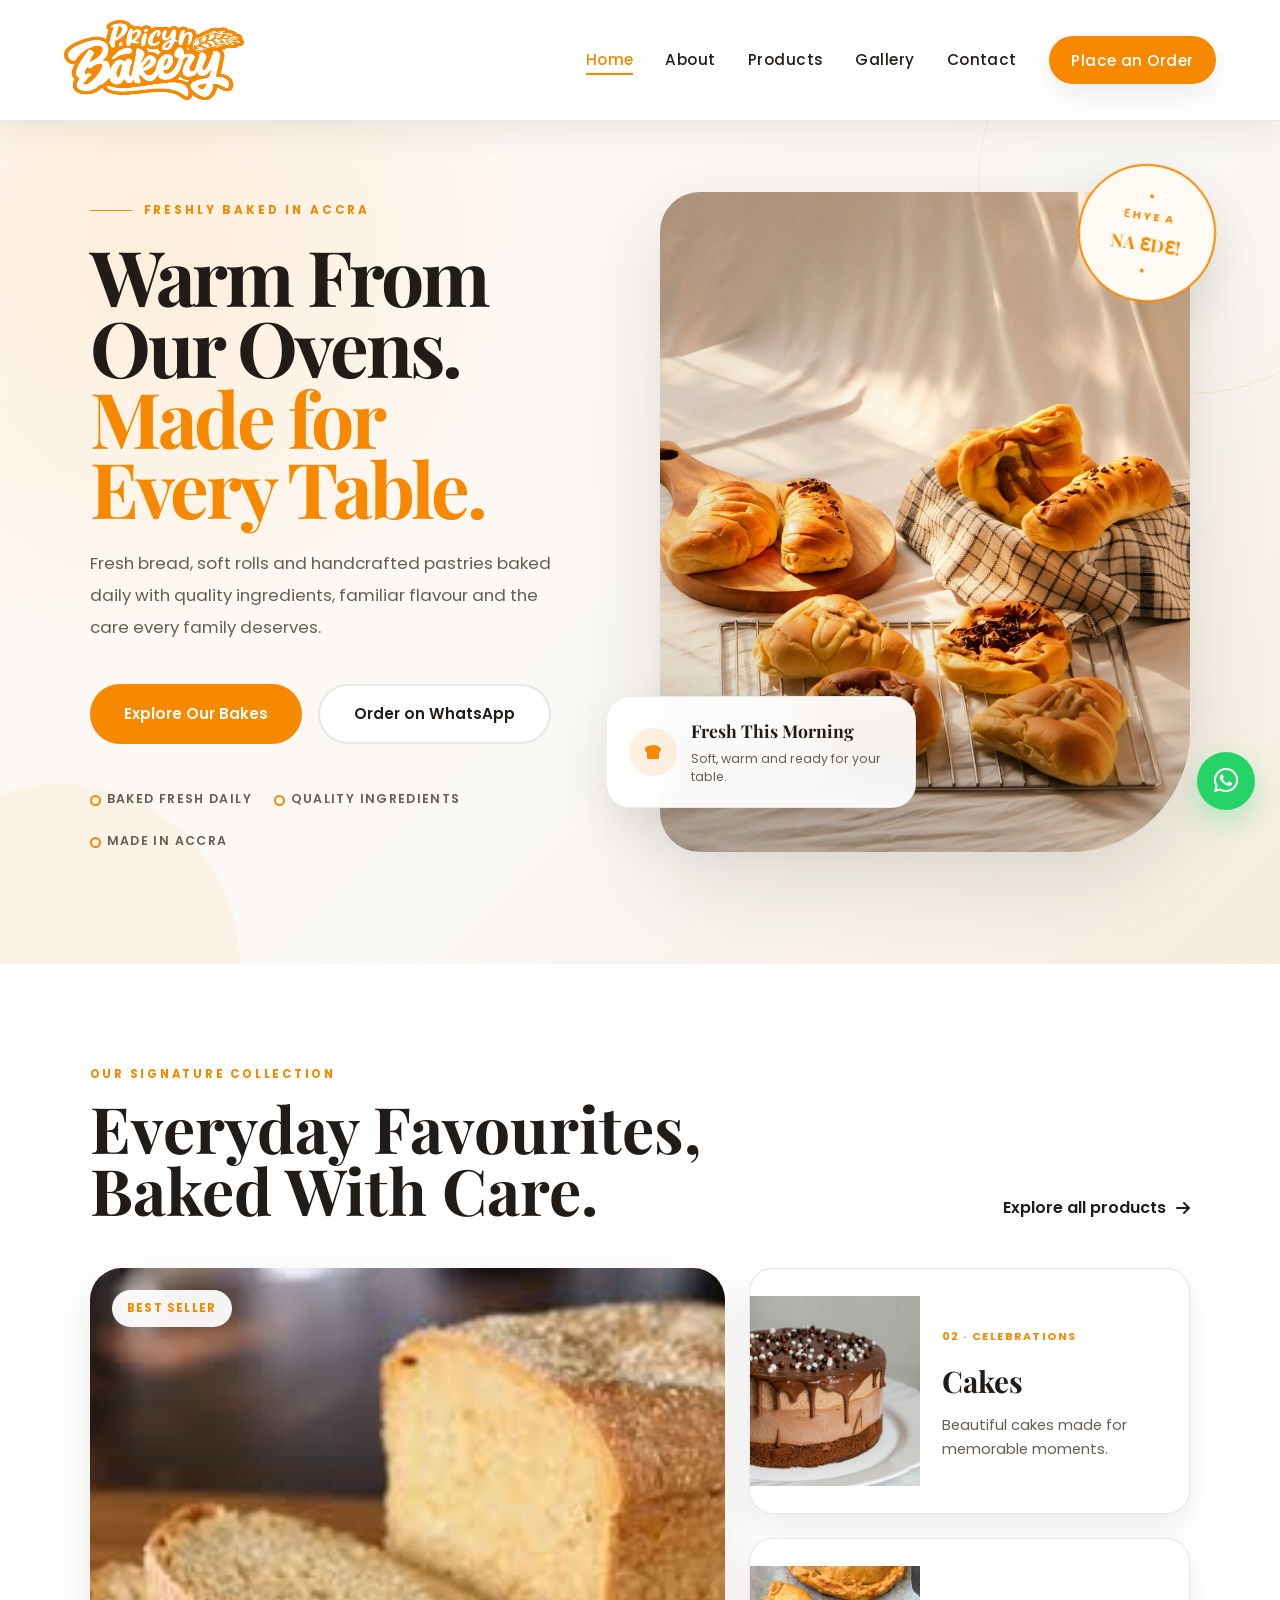
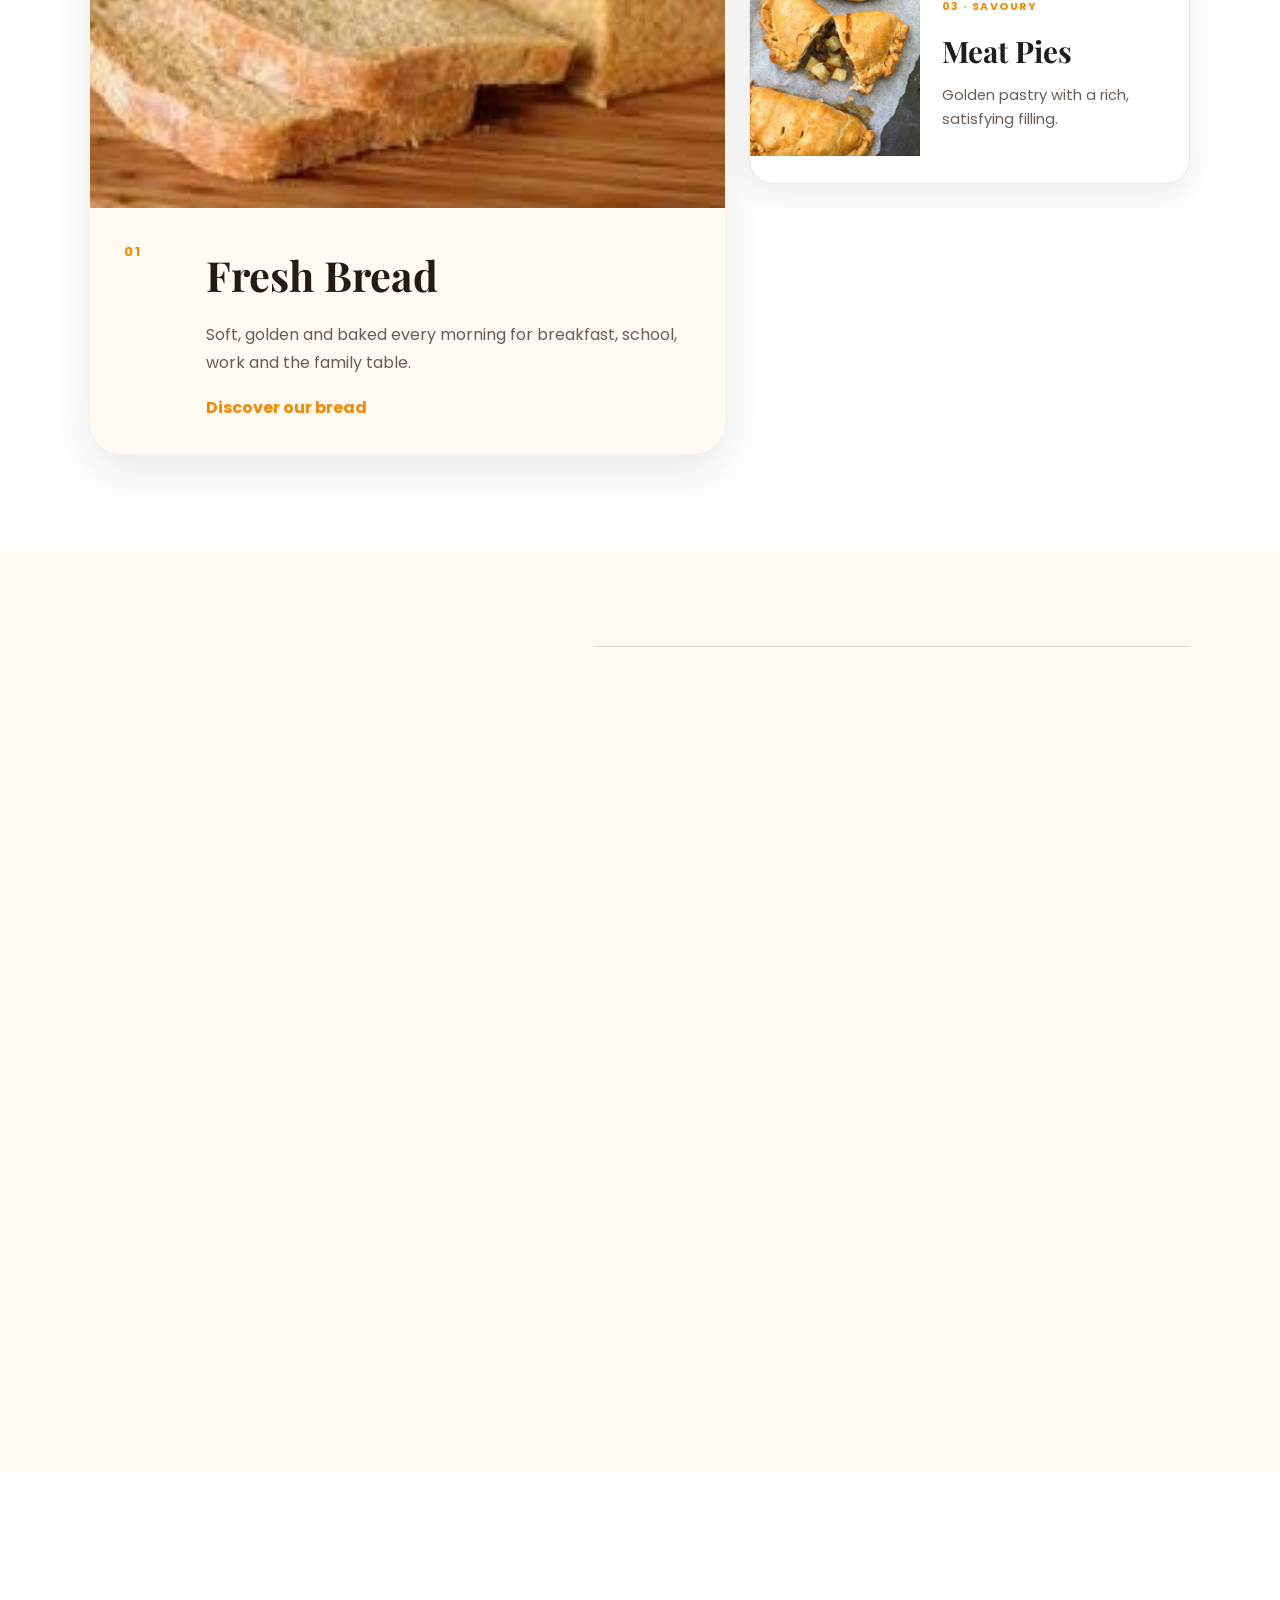
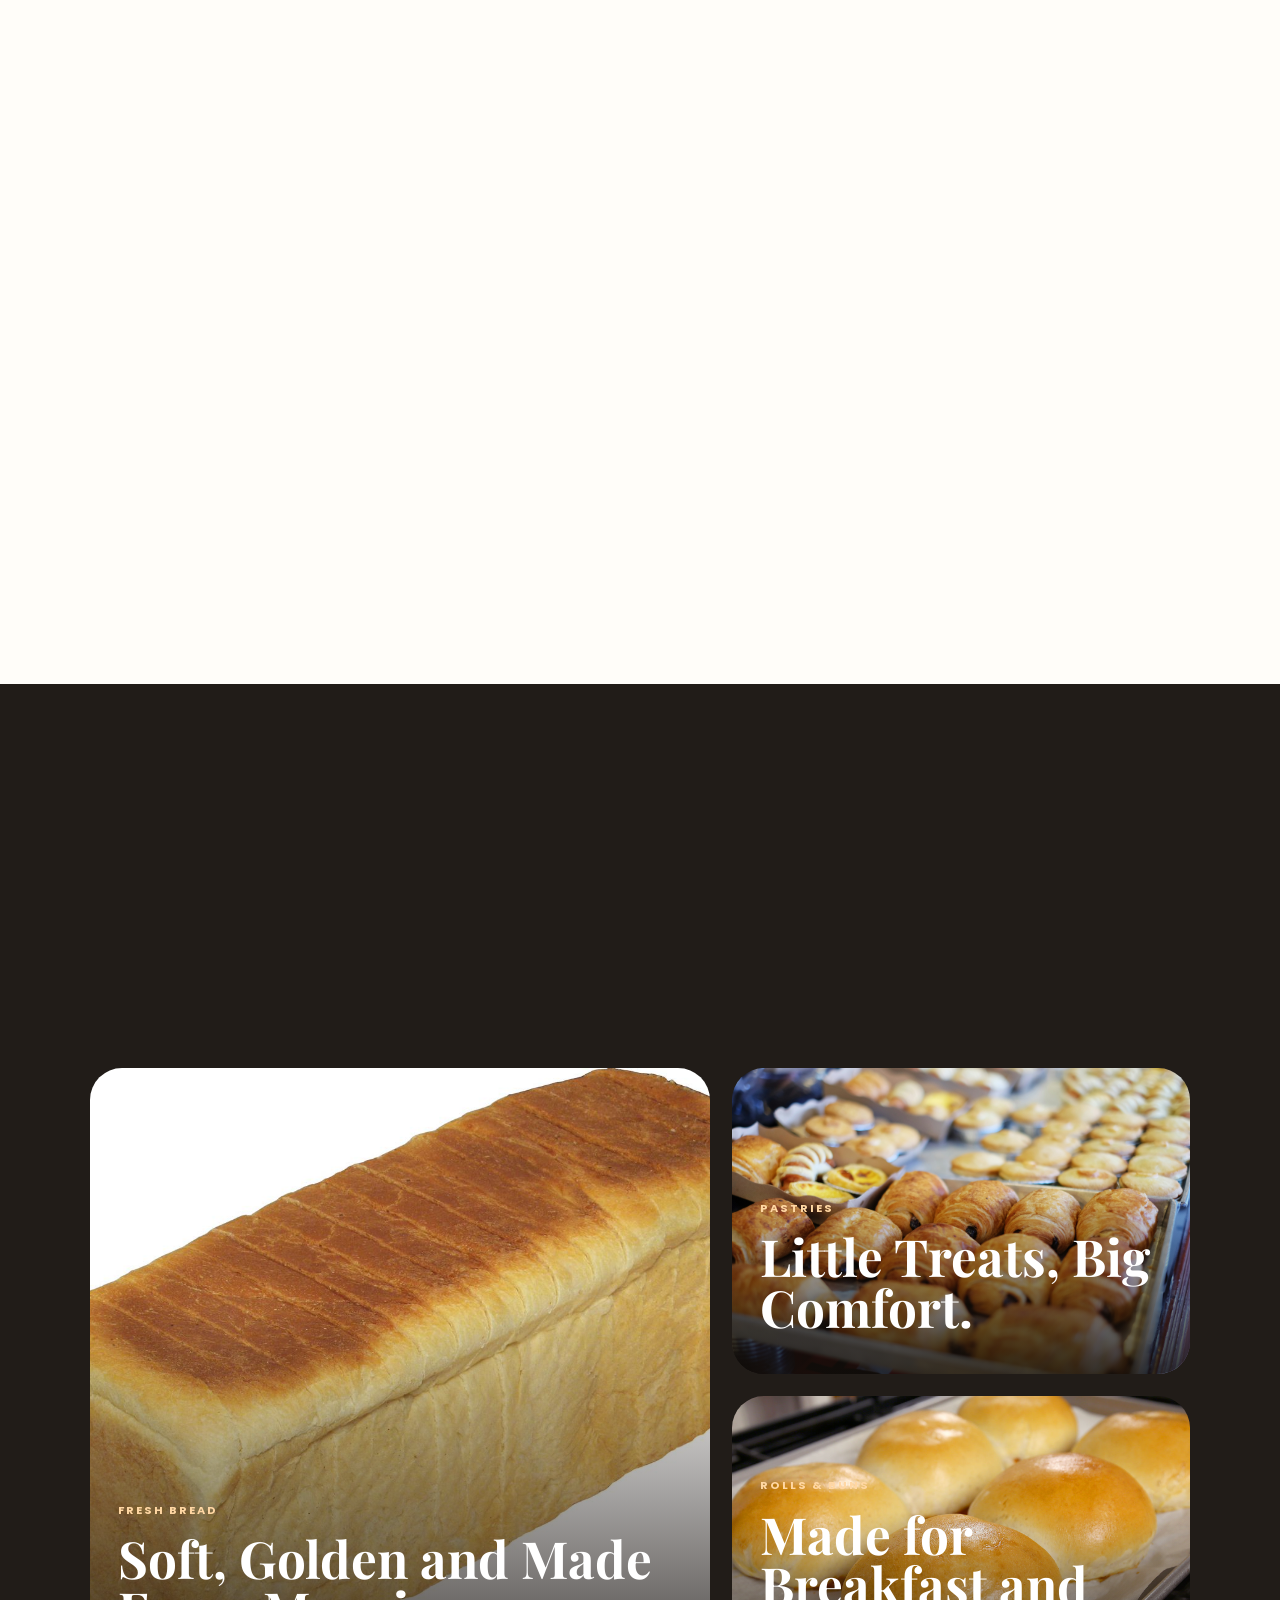
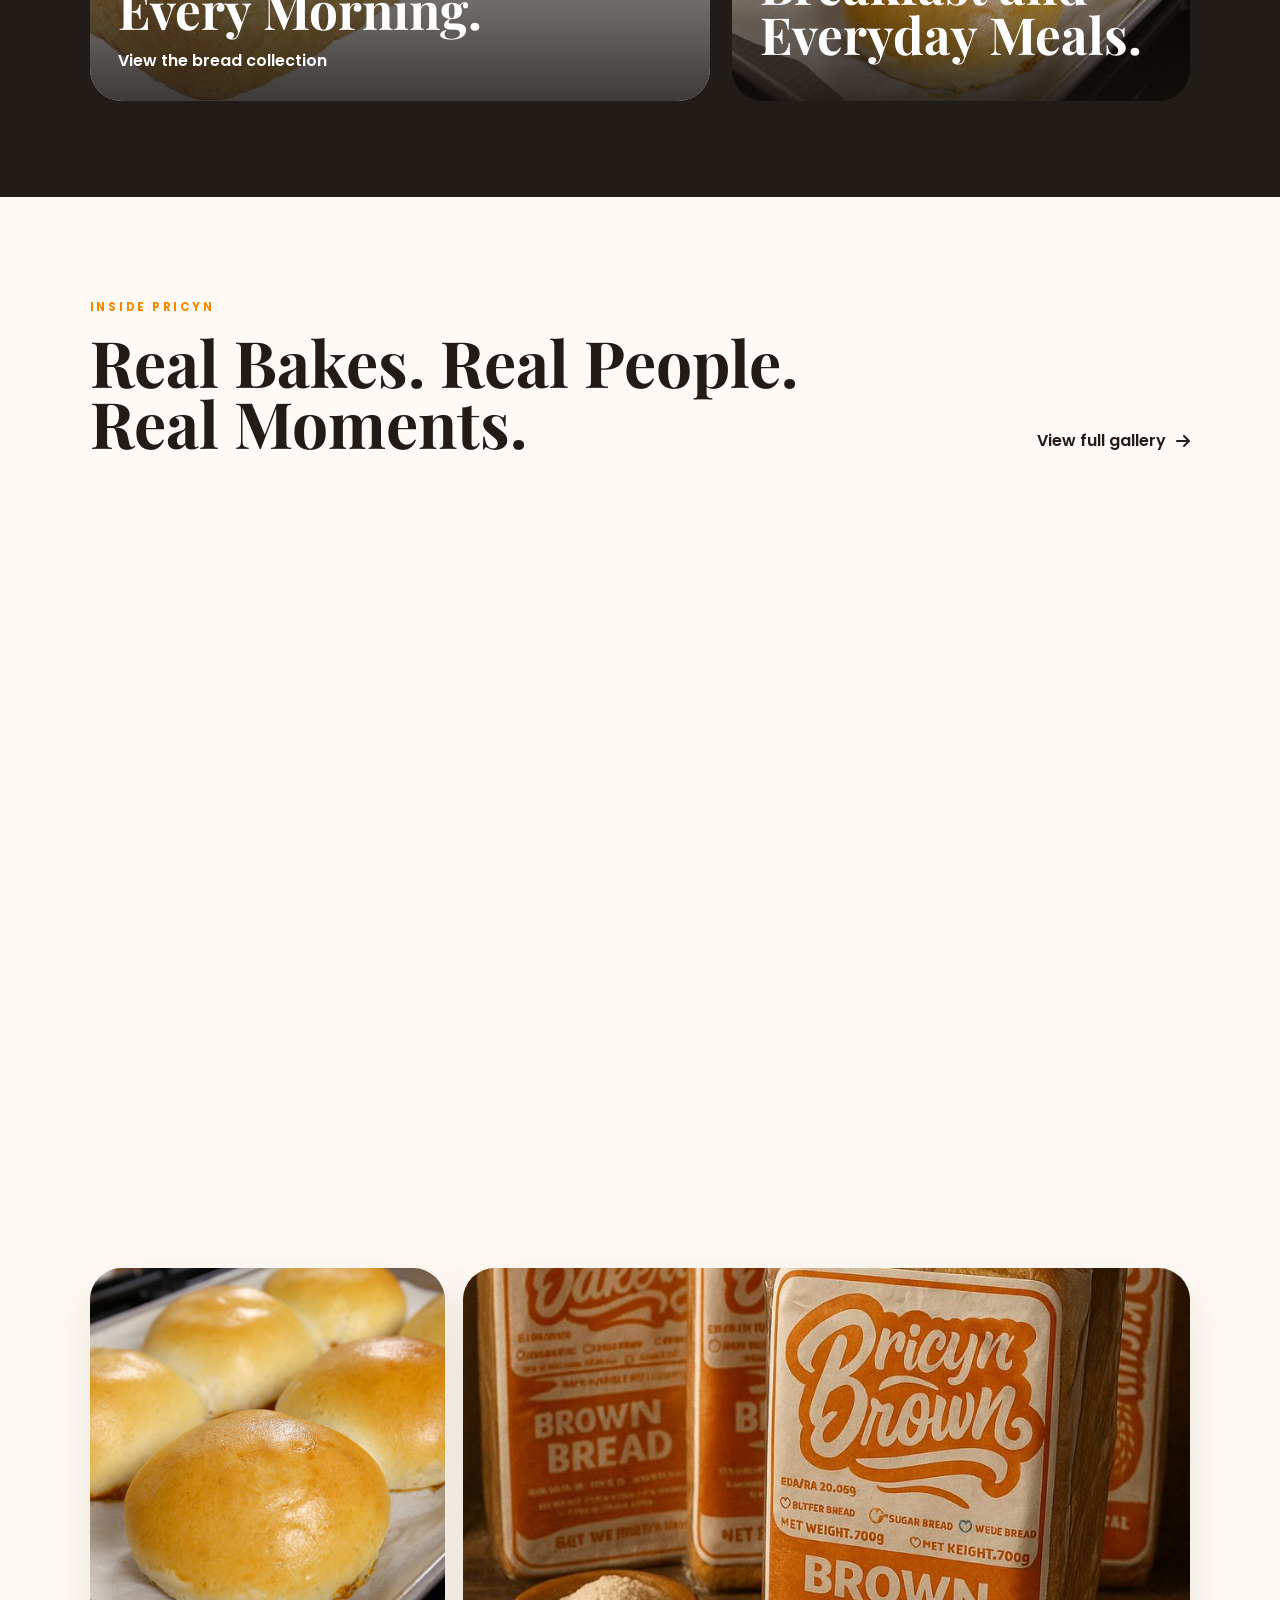
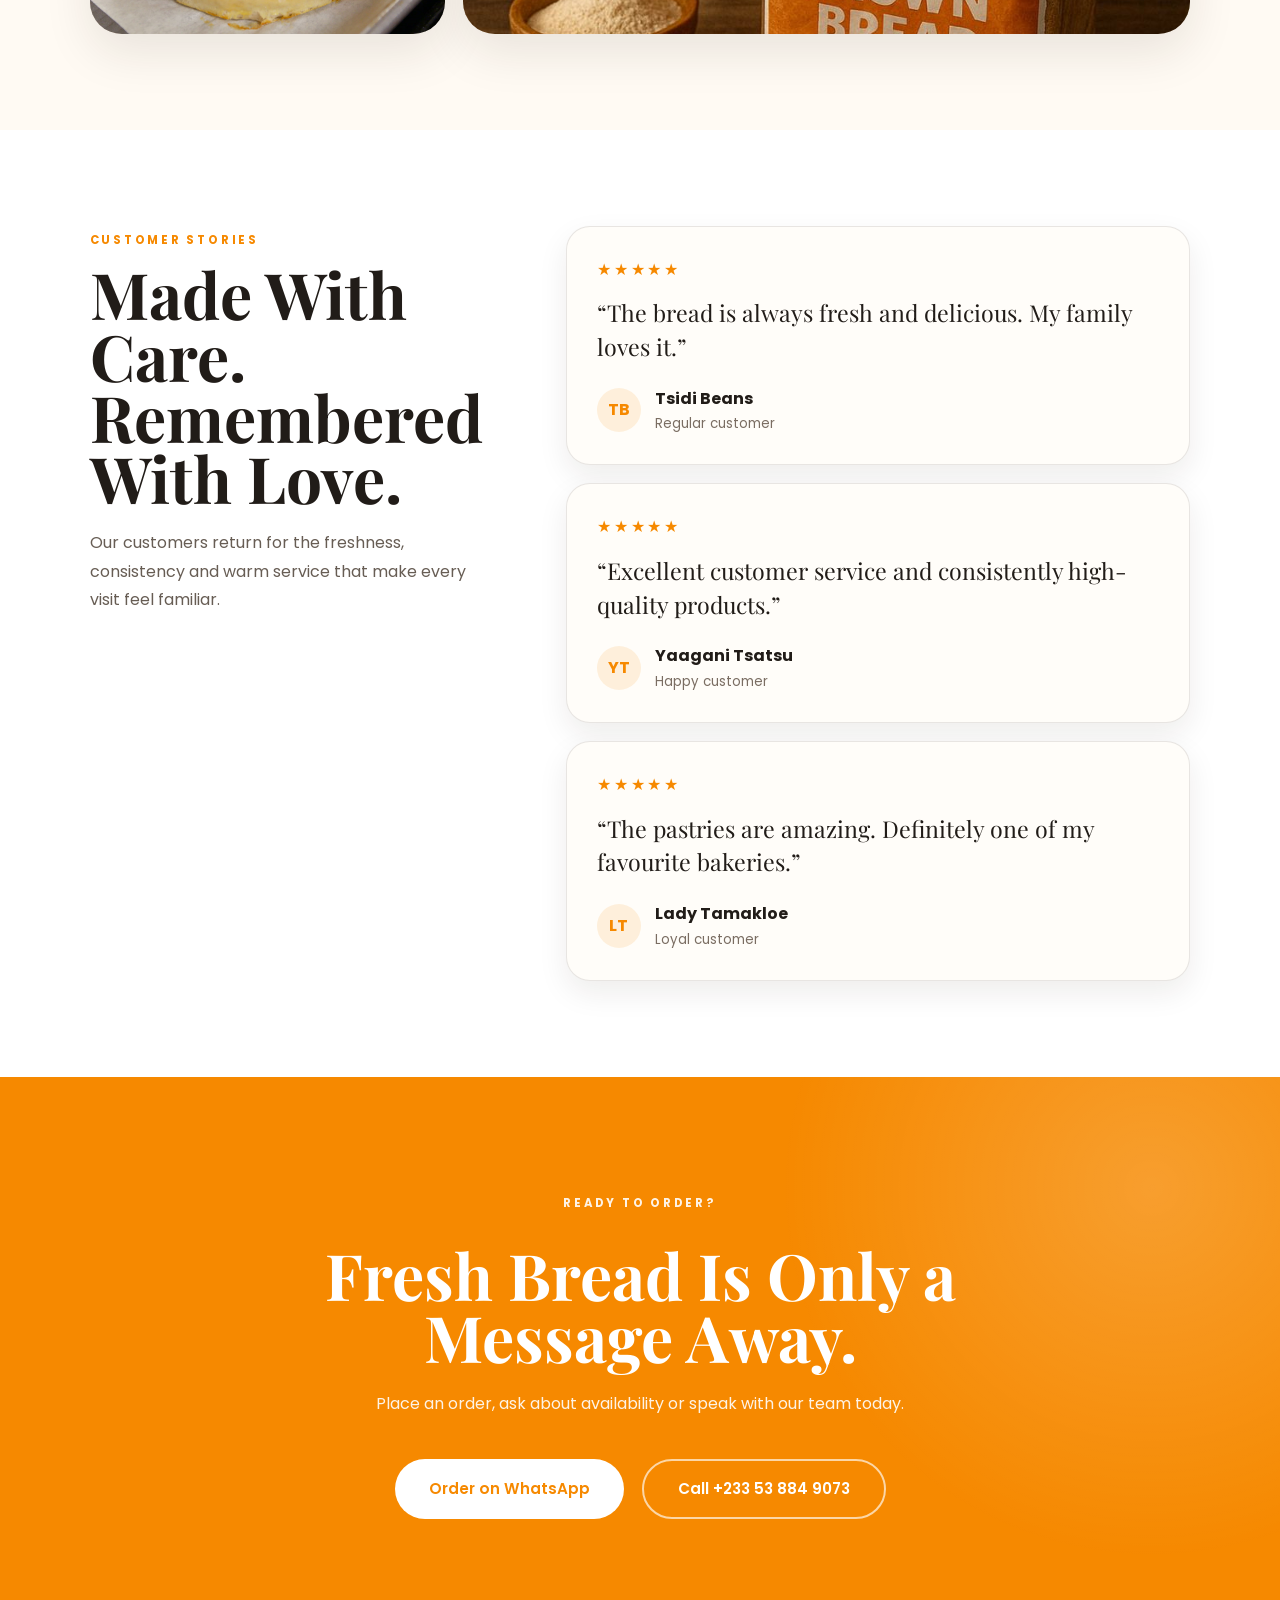
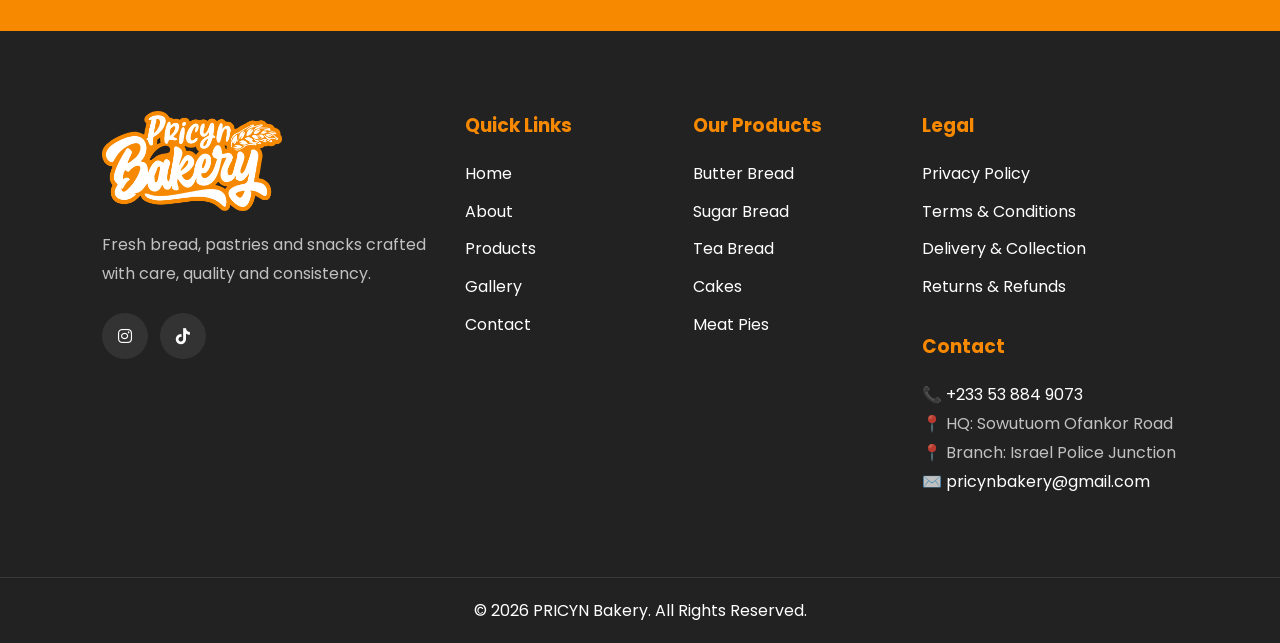
==== commit 269b66d8: "Fix homepage logo path" ====
--- a/index.html
+++ b/index.html
@@ -215,7 +215,7 @@
       <nav class="navbar" aria-label="Primary navigation">
         <a href="index.html" class="logo" aria-label="PRICYN Bakery home">
           <img
-            src="../images/logo/pb-prime.png"
+            src="images/logo/pb-prime.png"
             alt="PRICYN Bakery Logo"
             width="180"
             height="96"
